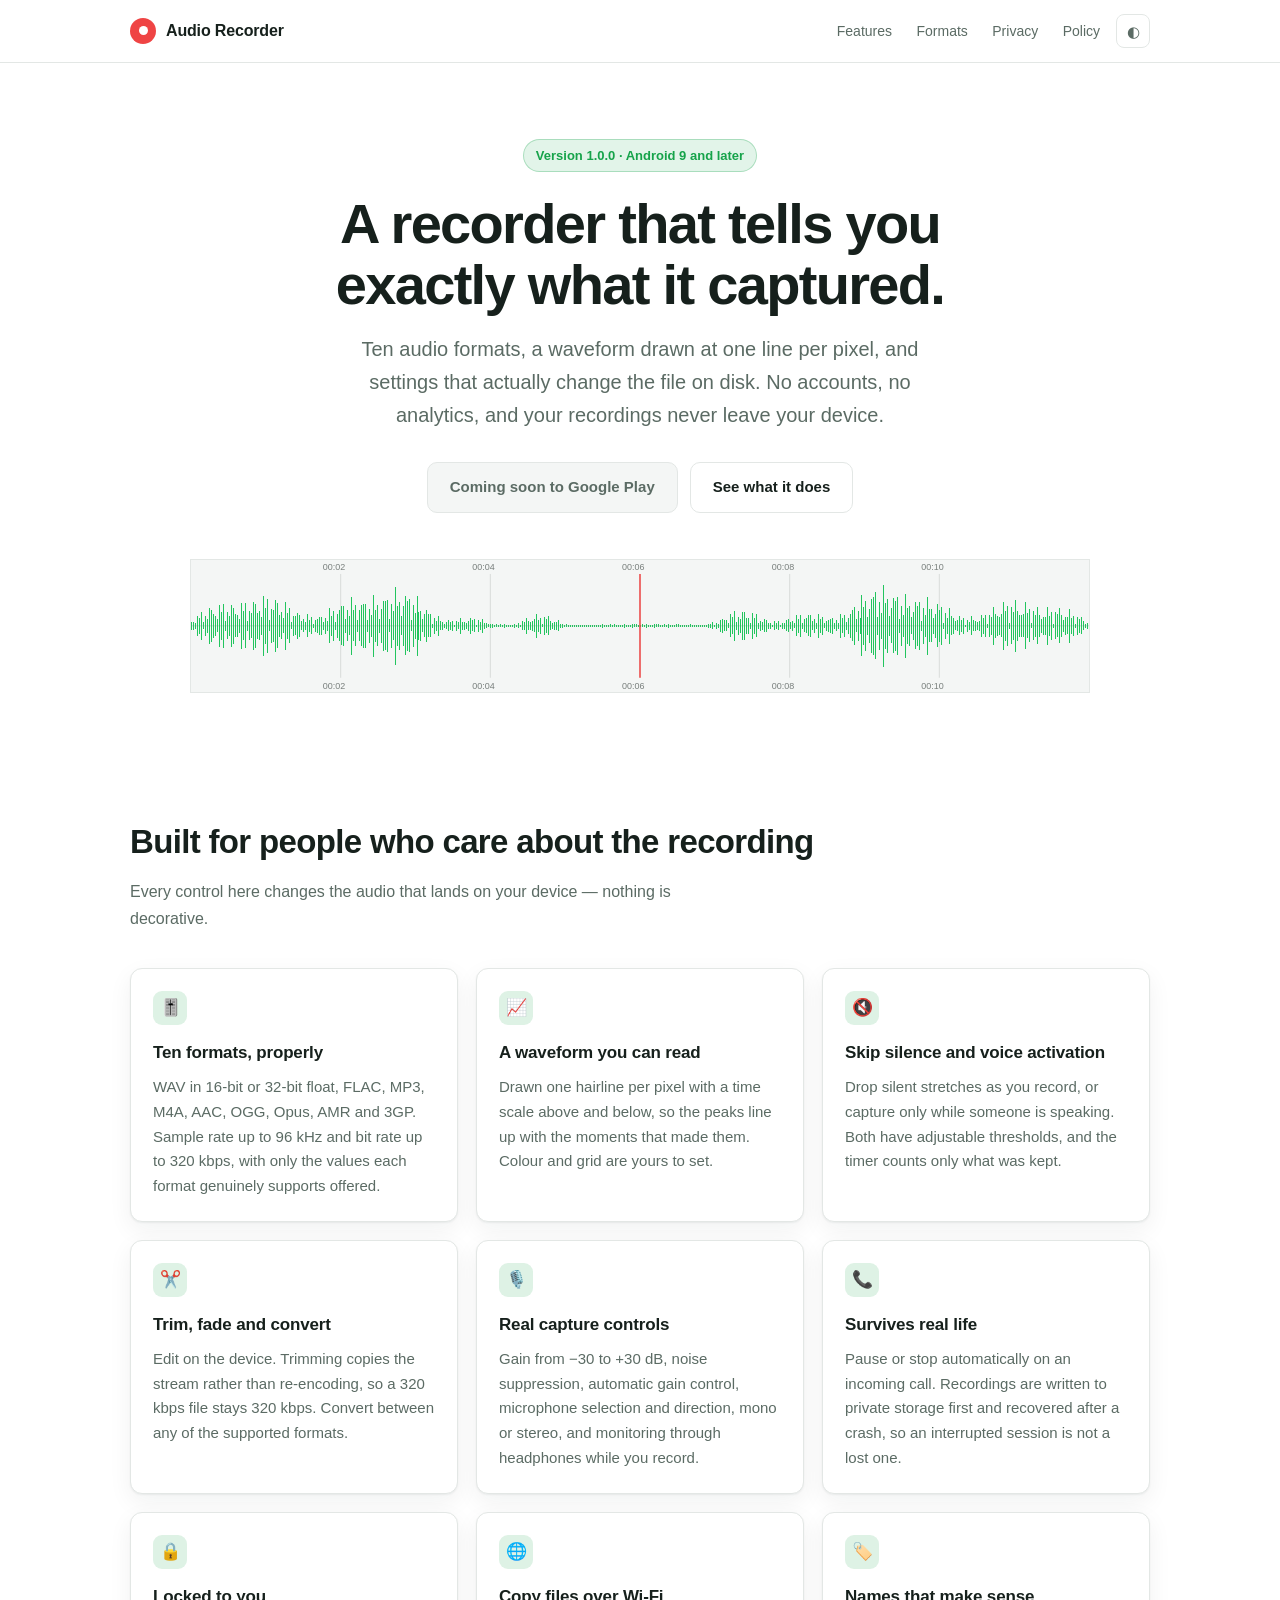
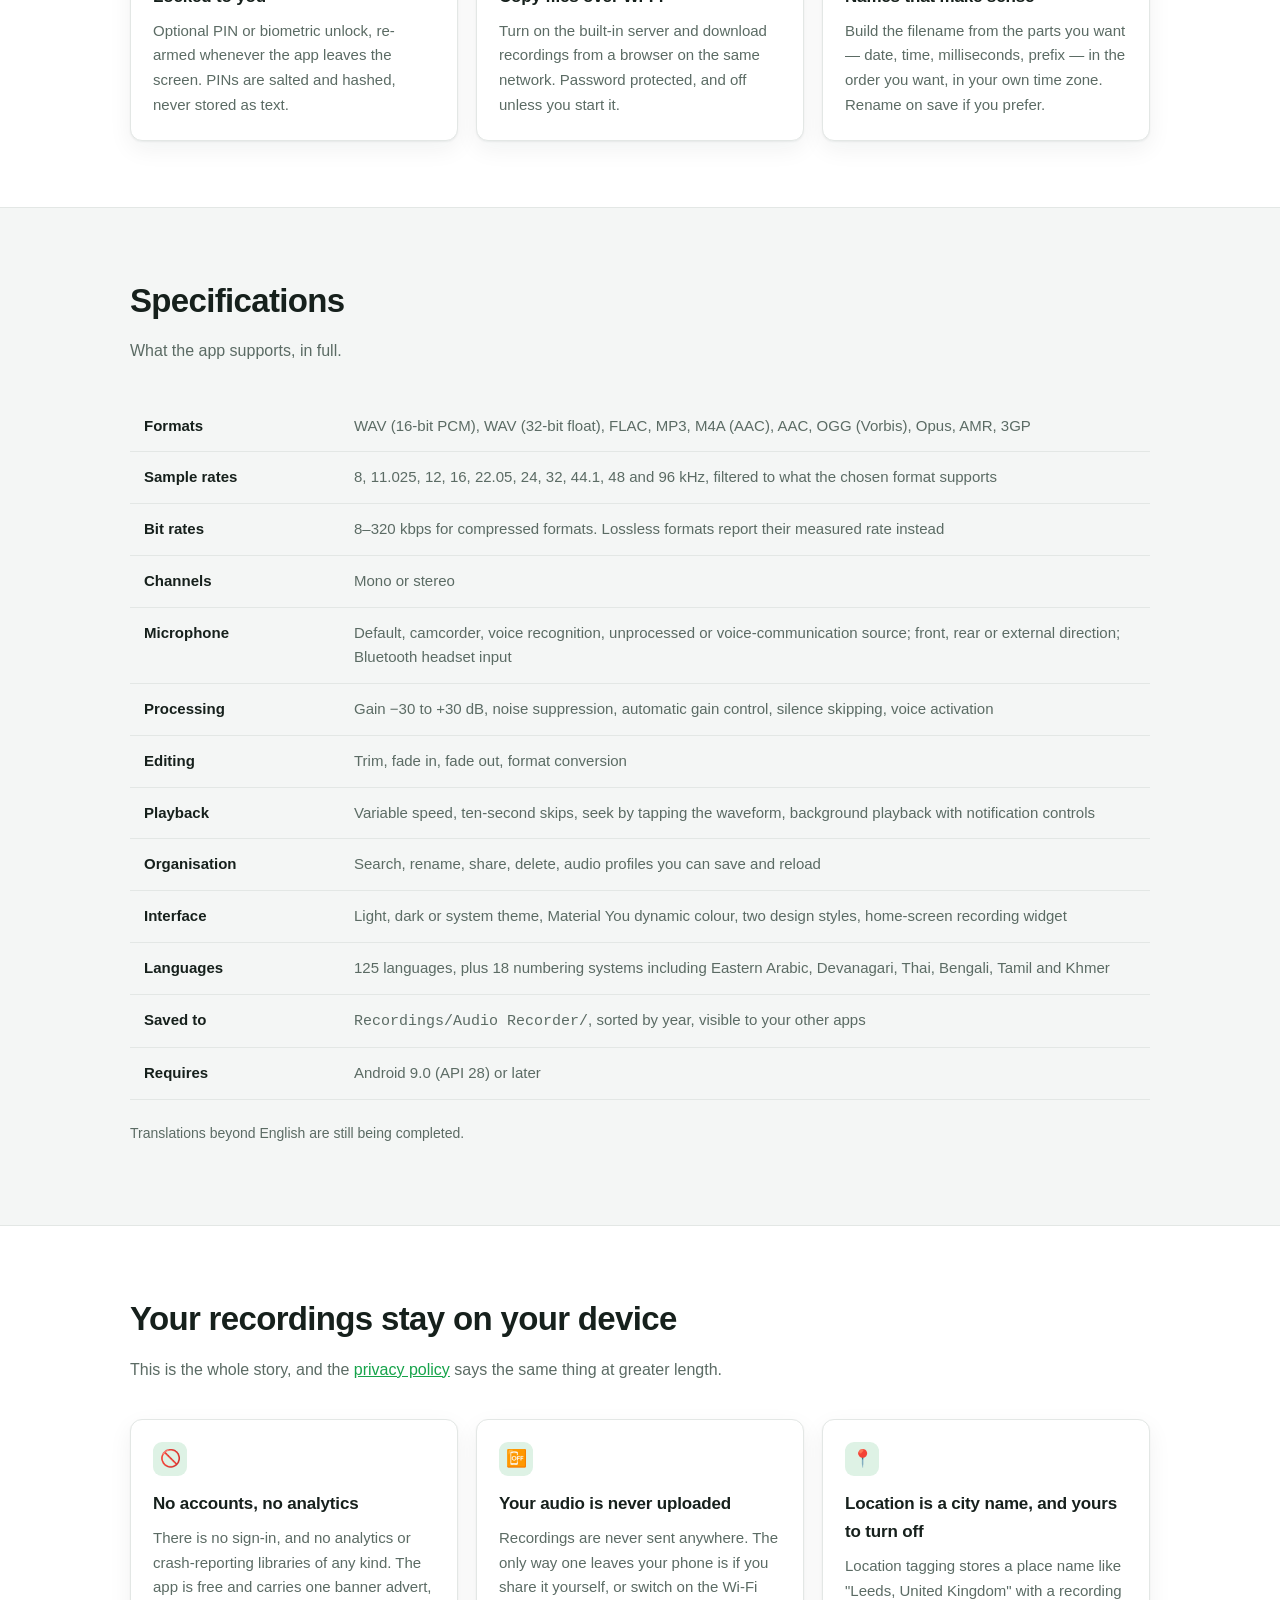
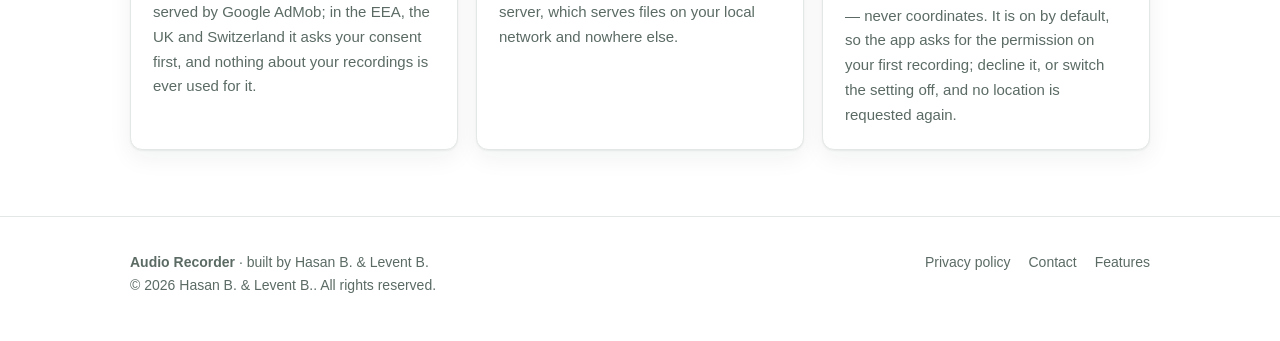
==== index.html @ 7d549fd4 "Add files via upload" ====
<!doctype html>
<html lang="en">
<head>
<meta charset="utf-8">
<meta name="viewport" content="width=device-width, initial-scale=1">
<title>Audio Recorder — a precise, private voice recorder for Android</title>
<meta name="description" content="A voice recorder for Android with ten audio formats, a precise waveform, trimming and format conversion, PIN and biometric lock, and no accounts or analytics. Recordings stay on your device.">
<meta property="og:title" content="Audio Recorder for Android">
<meta property="og:description" content="Ten formats, a precise waveform, on-device editing, and recordings that never leave your phone.">
<meta property="og:type" content="website">
<link rel="icon" href="data:image/svg+xml,<svg xmlns='http://www.w3.org/2000/svg' viewBox='0 0 100 100'><circle cx='50' cy='50' r='46' fill='%23ef4444'/><circle cx='50' cy='50' r='16' fill='white'/></svg>">
<link rel="stylesheet" href="site.css">
<script src="site.js"></script>
</head>
<body>

<header class="site">
  <div class="wrap bar">
    <a class="brand" href="index.html"><span class="dot"></span><span data-site="appName">Audio Recorder</span></a>
    <nav class="site">
      <a href="#features">Features</a>
      <a href="#formats" class="hide-sm">Formats</a>
      <a href="#privacy">Privacy</a>
      <a href="privacy.html" class="hide-sm">Policy</a>
    </nav>
    <button class="icon-btn" data-theme-toggle aria-label="Toggle dark mode">◐</button>
  </div>
</header>

<section class="hero">
  <div class="wrap">
    <span class="pill">Version <span data-site="version">1.0.0</span> · Android 9 and later</span>
    <h1>A recorder that tells you <br class="br-lg">exactly what it captured.</h1>
    <p class="lede">
      Ten audio formats, a waveform drawn at one line per pixel, and settings that
      actually change the file on disk. No accounts, no analytics, and your recordings
      never leave your device.
    </p>
    <div class="cta-row">
      <a class="btn btn-primary" data-store-button>Get it on Google Play</a>
      <a class="btn btn-ghost" href="#features">See what it does</a>
    </div>

    <div class="wave-strip" role="img" aria-label="Illustration of an audio waveform with a time scale">
      <svg viewBox="0 0 900 132" xmlns="http://www.w3.org/2000/svg">
        <g stroke="currentColor" opacity="0.12">
          <line x1="150" y1="14" x2="150" y2="118"/>
          <line x1="300" y1="14" x2="300" y2="118"/>
          <line x1="450" y1="14" x2="450" y2="118"/>
          <line x1="600" y1="14" x2="600" y2="118"/>
          <line x1="750" y1="14" x2="750" y2="118"/>
        </g>
        <line x1="0" y1="66" x2="900" y2="66" stroke="currentColor" opacity="0.18"/>
        <g id="wave" stroke="#22c55e" stroke-width="1" shape-rendering="crispEdges"></g>
        <line x1="450" y1="14" x2="450" y2="118" stroke="#ef4444" stroke-width="1.5"/>
        <g fill="currentColor" opacity="0.55" font-size="9"
           font-family="-apple-system, Segoe UI, Roboto, sans-serif">
          <text x="132" y="10">00:02</text><text x="282" y="10">00:04</text>
          <text x="432" y="10">00:06</text><text x="582" y="10">00:08</text>
          <text x="732" y="10">00:10</text>
          <text x="132" y="129">00:02</text><text x="282" y="129">00:04</text>
          <text x="432" y="129">00:06</text><text x="582" y="129">00:08</text>
          <text x="732" y="129">00:10</text>
        </g>
      </svg>
    </div>
  </div>
</section>

<section id="features">
  <div class="wrap">
    <h2>Built for people who care about the recording</h2>
    <p class="section-lede">
      Every control here changes the audio that lands on your device — nothing is
      decorative.
    </p>

    <div class="grid">
      <div class="card">
        <div class="ico">🎚️</div>
        <h3>Ten formats, properly</h3>
        <p>
          WAV in 16-bit or 32-bit float, FLAC, MP3, M4A, AAC, OGG, Opus, AMR and 3GP.
          Sample rate up to 96 kHz and bit rate up to 320 kbps, with only the values
          each format genuinely supports offered.
        </p>
      </div>

      <div class="card">
        <div class="ico">📈</div>
        <h3>A waveform you can read</h3>
        <p>
          Drawn one hairline per pixel with a time scale above and below, so the peaks
          line up with the moments that made them. Colour and grid are yours to set.
        </p>
      </div>

      <div class="card">
        <div class="ico">🔇</div>
        <h3>Skip silence and voice activation</h3>
        <p>
          Drop silent stretches as you record, or capture only while someone is
          speaking. Both have adjustable thresholds, and the timer counts only what
          was kept.
        </p>
      </div>

      <div class="card">
        <div class="ico">✂️</div>
        <h3>Trim, fade and convert</h3>
        <p>
          Edit on the device. Trimming copies the stream rather than re-encoding, so a
          320 kbps file stays 320 kbps. Convert between any of the supported formats.
        </p>
      </div>

      <div class="card">
        <div class="ico">🎙️</div>
        <h3>Real capture controls</h3>
        <p>
          Gain from −30 to +30 dB, noise suppression, automatic gain control,
          microphone selection and direction, mono or stereo, and monitoring through
          headphones while you record.
        </p>
      </div>

      <div class="card">
        <div class="ico">📞</div>
        <h3>Survives real life</h3>
        <p>
          Pause or stop automatically on an incoming call. Recordings are written to
          private storage first and recovered after a crash, so an interrupted session
          is not a lost one.
        </p>
      </div>

      <div class="card">
        <div class="ico">🔒</div>
        <h3>Locked to you</h3>
        <p>
          Optional PIN or biometric unlock, re-armed whenever the app leaves the
          screen. PINs are salted and hashed, never stored as text.
        </p>
      </div>

      <div class="card">
        <div class="ico">🌐</div>
        <h3>Copy files over Wi-Fi</h3>
        <p>
          Turn on the built-in server and download recordings from a browser on the
          same network. Password protected, and off unless you start it.
        </p>
      </div>

      <div class="card">
        <div class="ico">🏷️</div>
        <h3>Names that make sense</h3>
        <p>
          Build the filename from the parts you want — date, time, milliseconds,
          prefix — in the order you want, in your own time zone. Rename on save if you
          prefer.
        </p>
      </div>
    </div>
  </div>
</section>

<section class="alt" id="formats">
  <div class="wrap">
    <h2>Specifications</h2>
    <p class="section-lede">What the app supports, in full.</p>
    <div class="table-scroll">
      <table class="spec">
        <tbody>
          <tr>
            <th>Formats</th>
            <td>WAV (16-bit PCM), WAV (32-bit float), FLAC, MP3, M4A (AAC), AAC, OGG (Vorbis), Opus, AMR, 3GP</td>
          </tr>
          <tr>
            <th>Sample rates</th>
            <td>8, 11.025, 12, 16, 22.05, 24, 32, 44.1, 48 and 96 kHz, filtered to what the chosen format supports</td>
          </tr>
          <tr>
            <th>Bit rates</th>
            <td>8–320 kbps for compressed formats. Lossless formats report their measured rate instead</td>
          </tr>
          <tr>
            <th>Channels</th>
            <td>Mono or stereo</td>
          </tr>
          <tr>
            <th>Microphone</th>
            <td>Default, camcorder, voice recognition, unprocessed or voice-communication source; front, rear or external direction; Bluetooth headset input</td>
          </tr>
          <tr>
            <th>Processing</th>
            <td>Gain −30 to +30 dB, noise suppression, automatic gain control, silence skipping, voice activation</td>
          </tr>
          <tr>
            <th>Editing</th>
            <td>Trim, fade in, fade out, format conversion</td>
          </tr>
          <tr>
            <th>Playback</th>
            <td>Variable speed, ten-second skips, seek by tapping the waveform, background playback with notification controls</td>
          </tr>
          <tr>
            <th>Organisation</th>
            <td>Search, rename, share, delete, audio profiles you can save and reload</td>
          </tr>
          <tr>
            <th>Interface</th>
            <td>Light, dark or system theme, Material You dynamic colour, two design styles, home-screen recording widget</td>
          </tr>
          <tr>
            <th>Languages</th>
            <td>125 languages, plus 18 numbering systems including Eastern Arabic, Devanagari, Thai, Bengali, Tamil and Khmer</td>
          </tr>
          <tr>
            <th>Saved to</th>
            <td><code>Recordings/Audio Recorder/</code>, sorted by year, visible to your other apps</td>
          </tr>
          <tr>
            <th>Requires</th>
            <td>Android 9.0 (API 28) or later</td>
          </tr>
        </tbody>
      </table>
    </div>
    <p style="margin-top:22px;color:var(--ink-soft);font-size:14px;">
      Translations beyond English are still being completed.
    </p>
  </div>
</section>

<section id="privacy">
  <div class="wrap">
    <h2>Your recordings stay on your device</h2>
    <p class="section-lede">
      This is the whole story, and the
      <a href="privacy.html" style="color:var(--accent);">privacy policy</a> says the
      same thing at greater length.
    </p>

    <div class="grid">
      <div class="card">
        <div class="ico">🚫</div>
        <h3>No accounts, no analytics</h3>
        <p>
          There is no sign-in, and no analytics or crash-reporting libraries of any kind.
          The app is free and carries one banner advert, served by Google AdMob; in the
          EEA, the UK and Switzerland it asks your consent first, and nothing about your
          recordings is ever used for it.
        </p>
      </div>
      <div class="card">
        <div class="ico">📴</div>
        <h3>Your audio is never uploaded</h3>
        <p>
          Recordings are never sent anywhere. The only way one leaves your phone is if
          you share it yourself, or switch on the Wi-Fi server, which serves files on
          your local network and nowhere else.
        </p>
      </div>
      <div class="card">
        <div class="ico">📍</div>
        <h3>Location is a city name, and yours to turn off</h3>
        <p>
          Location tagging stores a place name like "Leeds, United Kingdom" with a
          recording — never coordinates. It is on by default, so the app asks for the
          permission on your first recording; decline it, or switch the setting off, and
          no location is requested again.
        </p>
      </div>
    </div>
  </div>
</section>

<footer class="site">
  <div class="wrap foot-row">
    <div>
      <strong data-site="appName">Audio Recorder</strong> ·
      built by <span data-site="developer">Hasan B. &amp; Levent B.</span><br>
      © <span data-year>2026</span> <span data-site="developer">Hasan B. &amp; Levent B.</span>. All rights reserved.
    </div>
    <div class="foot-links">
      <a href="privacy.html">Privacy policy</a>
      <a data-site-mail href="mailto:">Contact</a>
      <a href="#features">Features</a>
    </div>
  </div>
</footer>

<script>
/* Draws the hero waveform: a dense min/max trace, square ended, matching how the
   app renders one hairline per pixel column. */
(function () {
  const g = document.getElementById("wave");
  if (!g) return;
  const W = 900, mid = 66, max = 46;
  let out = "";
  for (let x = 0; x < W; x += 2) {
    const t = x / W;
    const envelope =
      Math.sin(t * Math.PI * 3.1) * 0.42 +
      Math.sin(t * Math.PI * 11) * 0.2 +
      Math.sin(t * Math.PI * 27) * 0.12 + 0.30;
    const speech = Math.max(0.05, envelope) * (0.55 + 0.45 * Math.abs(Math.sin(t * Math.PI * 7)));
    const noise = 0.55 + 0.45 * Math.sin(x * 12.9898) * Math.cos(x * 4.1414);
    const h = Math.max(1, Math.min(max, speech * noise * max));
    out += `<line x1="${x + 0.5}" y1="${(mid - h).toFixed(1)}" x2="${x + 0.5}" y2="${(mid + h).toFixed(1)}"/>`;
  }
  g.innerHTML = out;
})();
</script>

</body>
</html>
---- site.css ----
/* Audio Recorder — site styles.
   Colours are taken from the app: recording red and waveform green. */

:root {
  --red: #ef4444;
  --green: #22c55e;

  --bg: #ffffff;
  --bg-soft: #f4f6f5;
  --panel: #ffffff;
  --line: #e3e7e5;
  --ink: #16201c;
  --ink-soft: #5b6b64;
  --accent: #16a34a;
  --shadow: 0 1px 2px rgba(16, 32, 26, 0.06), 0 8px 24px rgba(16, 32, 26, 0.06);
}

@media (prefers-color-scheme: dark) {
  :root {
    --bg: #0f1512;
    --bg-soft: #141b18;
    --panel: #161e1a;
    --line: #263029;
    --ink: #e8efea;
    --ink-soft: #9aa9a1;
    --accent: #4ade80;
    --shadow: 0 1px 2px rgba(0, 0, 0, 0.4), 0 8px 24px rgba(0, 0, 0, 0.3);
  }
}

:root[data-theme="light"] {
  --bg: #ffffff;
  --bg-soft: #f4f6f5;
  --panel: #ffffff;
  --line: #e3e7e5;
  --ink: #16201c;
  --ink-soft: #5b6b64;
  --accent: #16a34a;
  --shadow: 0 1px 2px rgba(16, 32, 26, 0.06), 0 8px 24px rgba(16, 32, 26, 0.06);
}

:root[data-theme="dark"] {
  --bg: #0f1512;
  --bg-soft: #141b18;
  --panel: #161e1a;
  --line: #263029;
  --ink: #e8efea;
  --ink-soft: #9aa9a1;
  --accent: #4ade80;
  --shadow: 0 1px 2px rgba(0, 0, 0, 0.4), 0 8px 24px rgba(0, 0, 0, 0.3);
}

* { box-sizing: border-box; }

html { scroll-behavior: smooth; }

body {
  margin: 0;
  background: var(--bg);
  color: var(--ink);
  font: 16px/1.65 -apple-system, BlinkMacSystemFont, "Segoe UI", Roboto,
    "Helvetica Neue", Arial, sans-serif;
  -webkit-font-smoothing: antialiased;
}

.wrap {
  width: 100%;
  max-width: 1060px;
  margin: 0 auto;
  padding: 0 20px;
}

/* ---------- header ---------- */

header.site {
  position: sticky;
  top: 0;
  z-index: 20;
  background: color-mix(in srgb, var(--bg) 88%, transparent);
  backdrop-filter: blur(10px);
  border-bottom: 1px solid var(--line);
}

.bar {
  display: flex;
  align-items: center;
  gap: 16px;
  height: 62px;
}

.brand {
  display: flex;
  align-items: center;
  gap: 10px;
  font-weight: 700;
  letter-spacing: -0.01em;
  color: var(--ink);
  text-decoration: none;
  margin-right: auto;
  white-space: nowrap; /* keeps the header one line on narrow phones */
}

.brand .dot {
  width: 26px;
  height: 26px;
  border-radius: 50%;
  background: var(--red);
  display: grid;
  place-items: center;
  flex: none;
}

.brand .dot::after {
  content: "";
  width: 9px;
  height: 9px;
  border-radius: 50%;
  background: #fff;
}

nav.site a {
  color: var(--ink-soft);
  text-decoration: none;
  font-size: 14px;
  margin-left: 20px;
}

nav.site a:hover { color: var(--ink); }

@media (max-width: 700px) {
  nav.site a { margin-left: 14px; font-size: 13px; }
  nav.site a.hide-sm { display: none; }
}

@media (max-width: 460px) {
  .brand { font-size: 15px; }
  .brand .dot { width: 22px; height: 22px; }
  nav.site { white-space: nowrap; }
  nav.site a { margin-left: 12px; }
}

/* Line break that only applies once there is room for it. */
@media (max-width: 640px) {
  br.br-lg { display: none; }
}

.icon-btn {
  border: 1px solid var(--line);
  background: var(--panel);
  color: var(--ink-soft);
  width: 34px;
  height: 34px;
  border-radius: 8px;
  cursor: pointer;
  font-size: 15px;
  line-height: 1;
  flex: none;
}

.icon-btn:hover { color: var(--ink); }

/* ---------- hero ---------- */

.hero {
  padding: 76px 0 56px;
  text-align: center;
}

.hero h1 {
  font-size: clamp(34px, 6vw, 56px);
  line-height: 1.08;
  letter-spacing: -0.03em;
  margin: 0 0 18px;
}

.hero .lede {
  font-size: clamp(17px, 2.2vw, 20px);
  color: var(--ink-soft);
  max-width: 620px;
  margin: 0 auto 30px;
}

.pill {
  display: inline-block;
  font-size: 13px;
  font-weight: 600;
  color: var(--accent);
  background: color-mix(in srgb, var(--accent) 12%, transparent);
  border: 1px solid color-mix(in srgb, var(--accent) 28%, transparent);
  padding: 5px 12px;
  border-radius: 999px;
  margin-bottom: 22px;
}

.cta-row {
  display: flex;
  gap: 12px;
  justify-content: center;
  flex-wrap: wrap;
}

.btn {
  display: inline-block;
  padding: 12px 22px;
  border-radius: 10px;
  font-weight: 600;
  font-size: 15px;
  text-decoration: none;
  border: 1px solid transparent;
}

.btn-primary { background: var(--ink); color: var(--bg); }
.btn-primary:hover { opacity: 0.88; }

.btn-primary.is-pending {
  background: var(--bg-soft);
  color: var(--ink-soft);
  border-color: var(--line);
  cursor: default;
}

.btn-ghost {
  border-color: var(--line);
  color: var(--ink);
  background: var(--panel);
}

.btn-ghost:hover { border-color: var(--ink-soft); }

/* ---------- waveform strip ---------- */

.wave-strip {
  margin: 46px auto 0;
  max-width: 900px;
  background: var(--bg-soft);
  border: 1px solid var(--line);
  border-radius: 0; /* square, like the app's waveform panel */
  padding: 0;
  overflow: hidden;
}

/* Scales by its own aspect ratio. Stretching it instead would squash the ruler
   labels into illegibility on narrow screens. */
.wave-strip svg { display: block; width: 100%; height: auto; }

/* ---------- sections ---------- */

section { padding: 66px 0; }
section.alt { background: var(--bg-soft); border-block: 1px solid var(--line); }

h2 {
  font-size: clamp(24px, 3.4vw, 33px);
  letter-spacing: -0.02em;
  margin: 0 0 10px;
}

.section-lede {
  color: var(--ink-soft);
  max-width: 620px;
  margin: 0 0 36px;
}

.grid {
  display: grid;
  grid-template-columns: repeat(auto-fit, minmax(268px, 1fr));
  gap: 18px;
}

.card {
  background: var(--panel);
  border: 1px solid var(--line);
  border-radius: 12px;
  padding: 22px;
  box-shadow: var(--shadow);
}

.card h3 {
  margin: 0 0 8px;
  font-size: 17px;
  letter-spacing: -0.01em;
}

.card p { margin: 0; color: var(--ink-soft); font-size: 15px; }

.card .ico {
  width: 34px;
  height: 34px;
  border-radius: 9px;
  background: color-mix(in srgb, var(--accent) 14%, transparent);
  display: grid;
  place-items: center;
  margin-bottom: 14px;
  font-size: 17px;
}

/* ---------- spec table ---------- */

.table-scroll { overflow-x: auto; }

table.spec {
  width: 100%;
  border-collapse: collapse;
  font-size: 15px;
  min-width: 460px;
}

table.spec th,
table.spec td {
  text-align: left;
  padding: 13px 14px;
  border-bottom: 1px solid var(--line);
  vertical-align: top;
}

table.spec th {
  width: 210px;
  font-weight: 600;
  color: var(--ink);
  white-space: nowrap;
}

table.spec td { color: var(--ink-soft); }

/* On phones the two-column layout would force the page to scroll sideways, so the
   rows stack: label above value. */
@media (max-width: 560px) {
  table.spec,
  table.spec tbody,
  table.spec tr,
  table.spec th,
  table.spec td {
    display: block;
    width: 100%;
  }
  table.spec { min-width: 0; }
  table.spec tr { padding: 12px 0; border-bottom: 1px solid var(--line); }
  table.spec th {
    border-bottom: none;
    padding: 0 0 3px;
    white-space: normal;
  }
  table.spec td { border-bottom: none; padding: 0; }
}

/* ---------- prose (privacy page) ---------- */

.prose { max-width: 760px; }
.prose h2 { margin-top: 40px; }
.prose h3 { margin-top: 28px; margin-bottom: 6px; font-size: 17px; }
.prose p, .prose li { color: var(--ink-soft); }
.prose strong { color: var(--ink); }
.prose ul { padding-left: 20px; }
.prose li { margin-bottom: 7px; }

.note {
  border-left: 3px solid var(--accent);
  background: var(--bg-soft);
  padding: 14px 18px;
  border-radius: 0 8px 8px 0;
  margin: 22px 0;
}

.note p { margin: 0; }

/* ---------- footer ---------- */

footer.site {
  border-top: 1px solid var(--line);
  padding: 34px 0 46px;
  color: var(--ink-soft);
  font-size: 14px;
}

.foot-row {
  display: flex;
  justify-content: space-between;
  gap: 18px;
  flex-wrap: wrap;
}

footer.site a { color: var(--ink-soft); text-decoration: none; }
footer.site a:hover { color: var(--ink); text-decoration: underline; }

.foot-links { display: flex; gap: 18px; flex-wrap: wrap; }
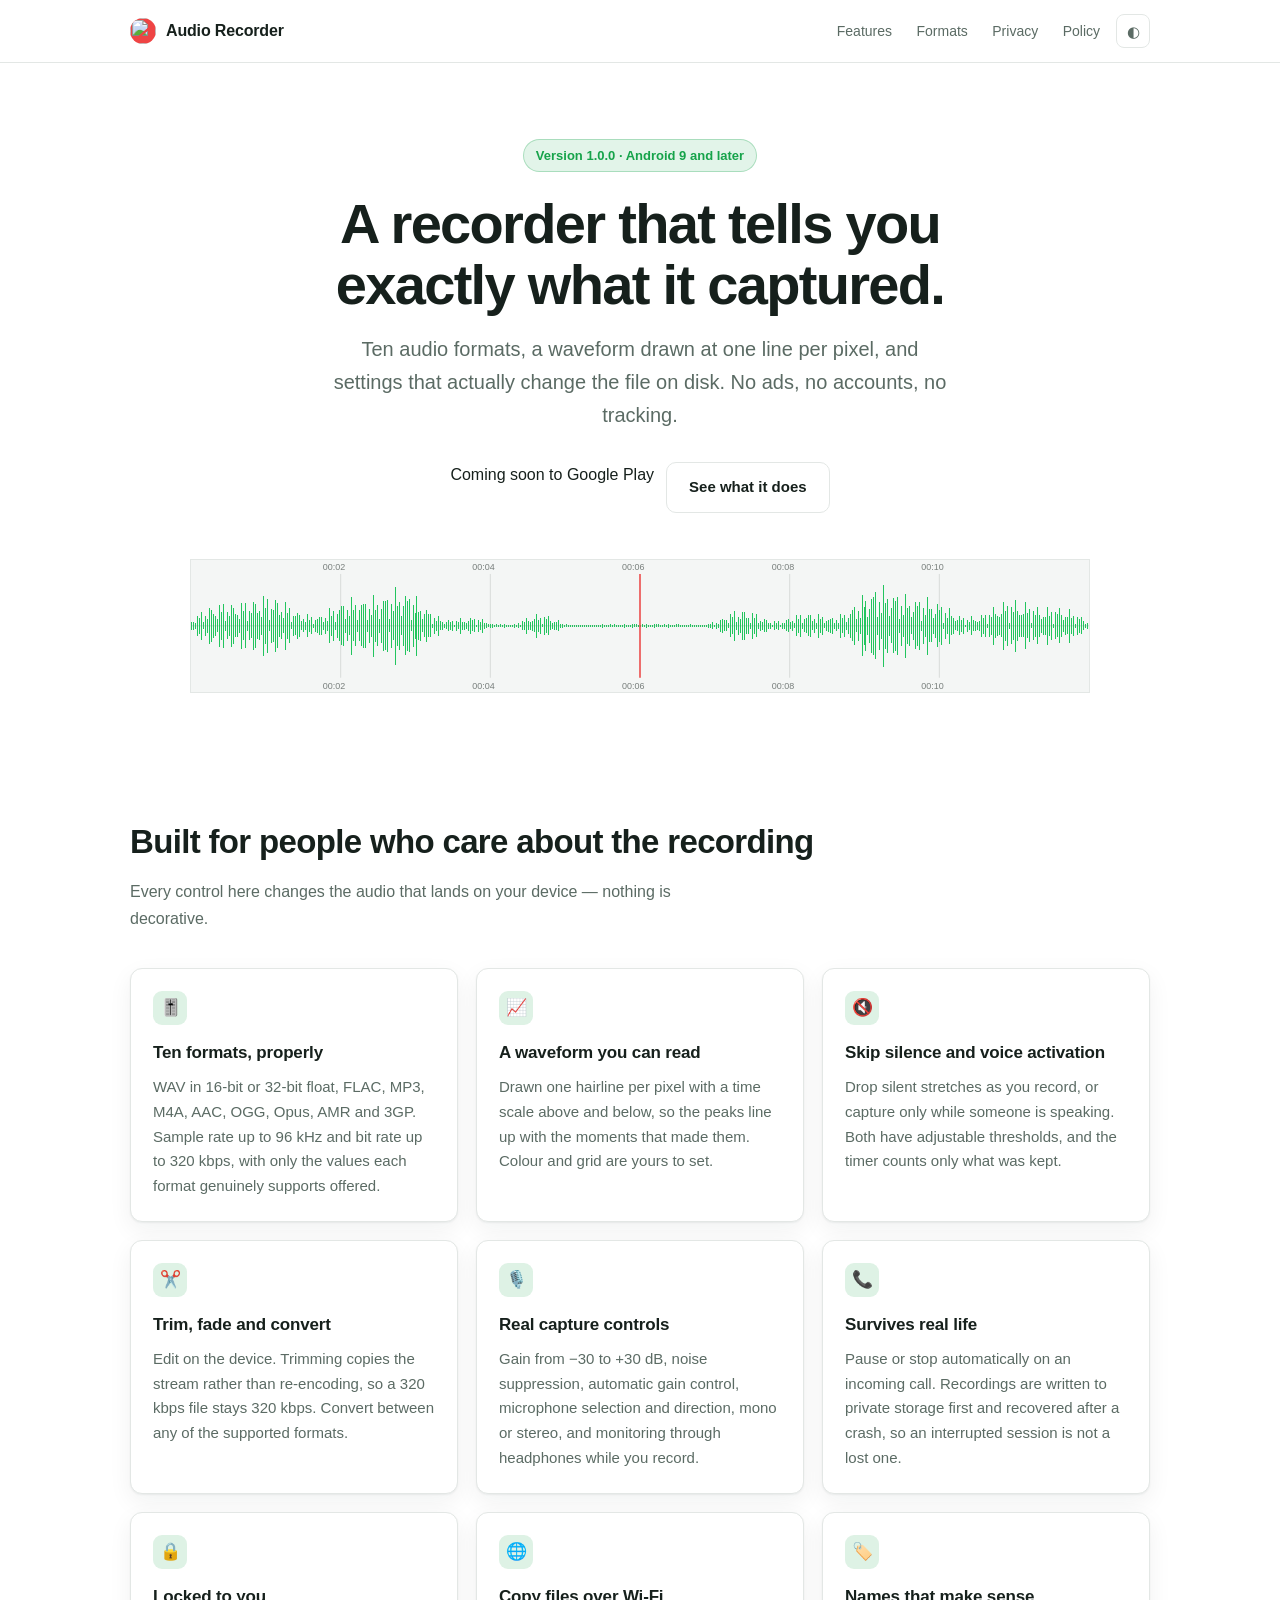
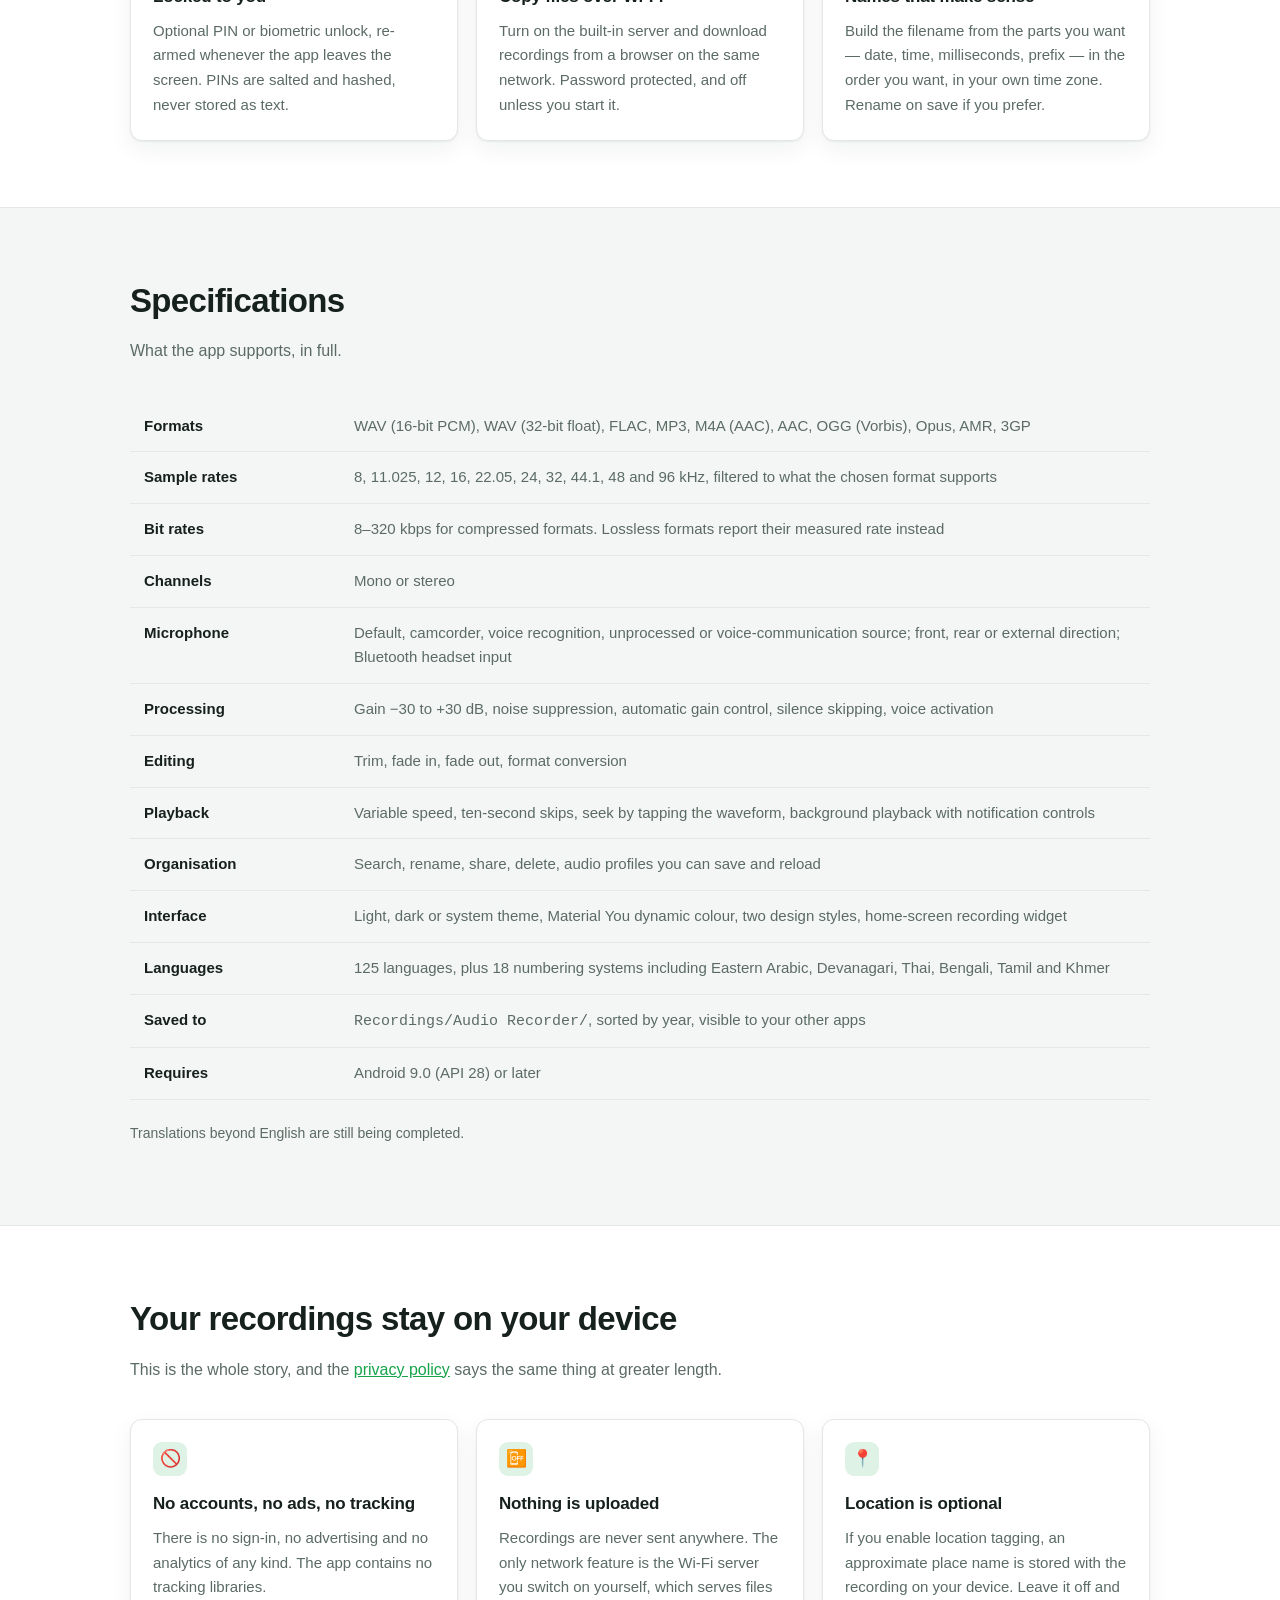
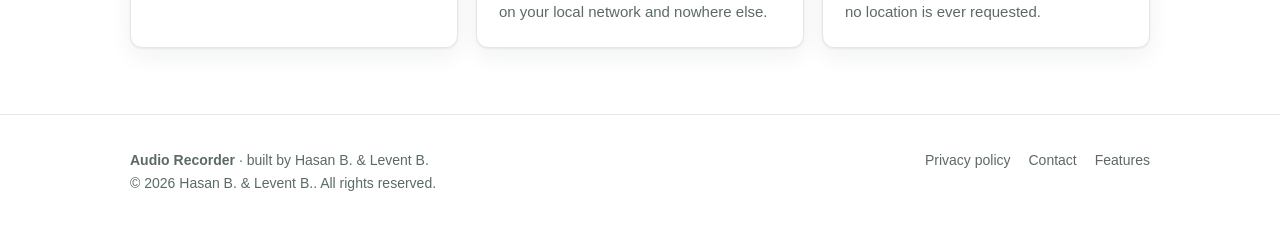
==== commit 9aa2d179: "Update HTML content for clarity and accuracy" ====
--- a/index.html
+++ b/index.html
@@ -4,11 +4,11 @@
 <meta charset="utf-8">
 <meta name="viewport" content="width=device-width, initial-scale=1">
 <title>Audio Recorder — a precise, private voice recorder for Android</title>
-<meta name="description" content="A voice recorder for Android with ten audio formats, a precise waveform, trimming and format conversion, PIN and biometric lock, and no accounts or analytics. Recordings stay on your device.">
+<meta name="description" content="A voice recorder for Android with ten audio formats, a precise waveform, trimming and format conversion, PIN and biometric lock, and no ads or tracking.">
 <meta property="og:title" content="Audio Recorder for Android">
-<meta property="og:description" content="Ten formats, a precise waveform, on-device editing, and recordings that never leave your phone.">
+<meta property="og:description" content="Ten formats, a precise waveform, on-device editing, and no ads or tracking.">
 <meta property="og:type" content="website">
-<link rel="icon" href="data:image/svg+xml,<svg xmlns='http://www.w3.org/2000/svg' viewBox='0 0 100 100'><circle cx='50' cy='50' r='46' fill='%23ef4444'/><circle cx='50' cy='50' r='16' fill='white'/></svg>">
+<link rel="icon" href="icon.svg" type="image/svg+xml">
 <link rel="stylesheet" href="site.css">
 <script src="site.js"></script>
 </head>
@@ -16,7 +16,7 @@
 
 <header class="site">
   <div class="wrap bar">
-    <a class="brand" href="index.html"><span class="dot"></span><span data-site="appName">Audio Recorder</span></a>
+    <a class="brand" href="index.html"><img class="dot" src="icon.svg" alt="" width="26" height="26"><span data-site="appName">Audio Recorder</span></a>
     <nav class="site">
       <a href="#features">Features</a>
       <a href="#formats" class="hide-sm">Formats</a>
@@ -30,19 +30,22 @@
 <section class="hero">
   <div class="wrap">
     <span class="pill">Version <span data-site="version">1.0.0</span> · Android 9 and later</span>
-    <h1>A recorder that tells you <br class="br-lg">exactly what it captured.</h1>
+    <h1>A recorder that tells you<br>exactly what it captured.</h1>
     <p class="lede">
       Ten audio formats, a waveform drawn at one line per pixel, and settings that
-      actually change the file on disk. No accounts, no analytics, and your recordings
-      never leave your device.
+      actually change the file on disk. No ads, no accounts, no tracking.
     </p>
     <div class="cta-row">
-      <a class="btn btn-primary" data-store-button>Get it on Google Play</a>
+      <a class="store-badge" data-store-button data-store-badge aria-label="Get it on Google Play">
+        <img src="get-it-on-google-play.png" width="270" height="80"
+             alt="Get it on Google Play">
+      </a>
       <a class="btn btn-ghost" href="#features">See what it does</a>
     </div>
+    <p class="cta-note" data-store-note hidden>Coming soon to Google Play</p>
 
     <div class="wave-strip" role="img" aria-label="Illustration of an audio waveform with a time scale">
-      <svg viewBox="0 0 900 132" xmlns="http://www.w3.org/2000/svg">
+      <svg viewBox="0 0 900 132" preserveAspectRatio="none" xmlns="http://www.w3.org/2000/svg">
         <g stroke="currentColor" opacity="0.12">
           <line x1="150" y1="14" x2="150" y2="118"/>
           <line x1="300" y1="14" x2="300" y2="118"/>
@@ -245,31 +248,27 @@
     <div class="grid">
       <div class="card">
         <div class="ico">🚫</div>
-        <h3>No accounts, no analytics</h3>
-        <p>
-          There is no sign-in, and no analytics or crash-reporting libraries of any kind.
-          The app is free and carries one banner advert, served by Google AdMob; in the
-          EEA, the UK and Switzerland it asks your consent first, and nothing about your
-          recordings is ever used for it.
+        <h3>No accounts, no ads, no tracking</h3>
+        <p>
+          There is no sign-in, no advertising and no analytics of any kind. The app
+          contains no tracking libraries.
         </p>
       </div>
       <div class="card">
         <div class="ico">📴</div>
-        <h3>Your audio is never uploaded</h3>
-        <p>
-          Recordings are never sent anywhere. The only way one leaves your phone is if
-          you share it yourself, or switch on the Wi-Fi server, which serves files on
-          your local network and nowhere else.
+        <h3>Nothing is uploaded</h3>
+        <p>
+          Recordings are never sent anywhere. The only network feature is the Wi-Fi
+          server you switch on yourself, which serves files on your local network and
+          nowhere else.
         </p>
       </div>
       <div class="card">
         <div class="ico">📍</div>
-        <h3>Location is a city name, and yours to turn off</h3>
-        <p>
-          Location tagging stores a place name like "Leeds, United Kingdom" with a
-          recording — never coordinates. It is on by default, so the app asks for the
-          permission on your first recording; decline it, or switch the setting off, and
-          no location is requested again.
+        <h3>Location is optional</h3>
+        <p>
+          If you enable location tagging, an approximate place name is stored with the
+          recording on your device. Leave it off and no location is ever requested.
         </p>
       </div>
     </div>
@@ -280,8 +279,8 @@
   <div class="wrap foot-row">
     <div>
       <strong data-site="appName">Audio Recorder</strong> ·
-      built by <span data-site="developer">Hasan B. &amp; Levent B.</span><br>
-      © <span data-year>2026</span> <span data-site="developer">Hasan B. &amp; Levent B.</span>. All rights reserved.
+      built by <span data-site="developer">Hasan Bayramoglu</span><br>
+      © <span data-year>2026</span> <span data-site="developer">Hasan Bayramoglu</span>. All rights reserved.
     </div>
     <div class="foot-links">
       <a href="privacy.html">Privacy policy</a>
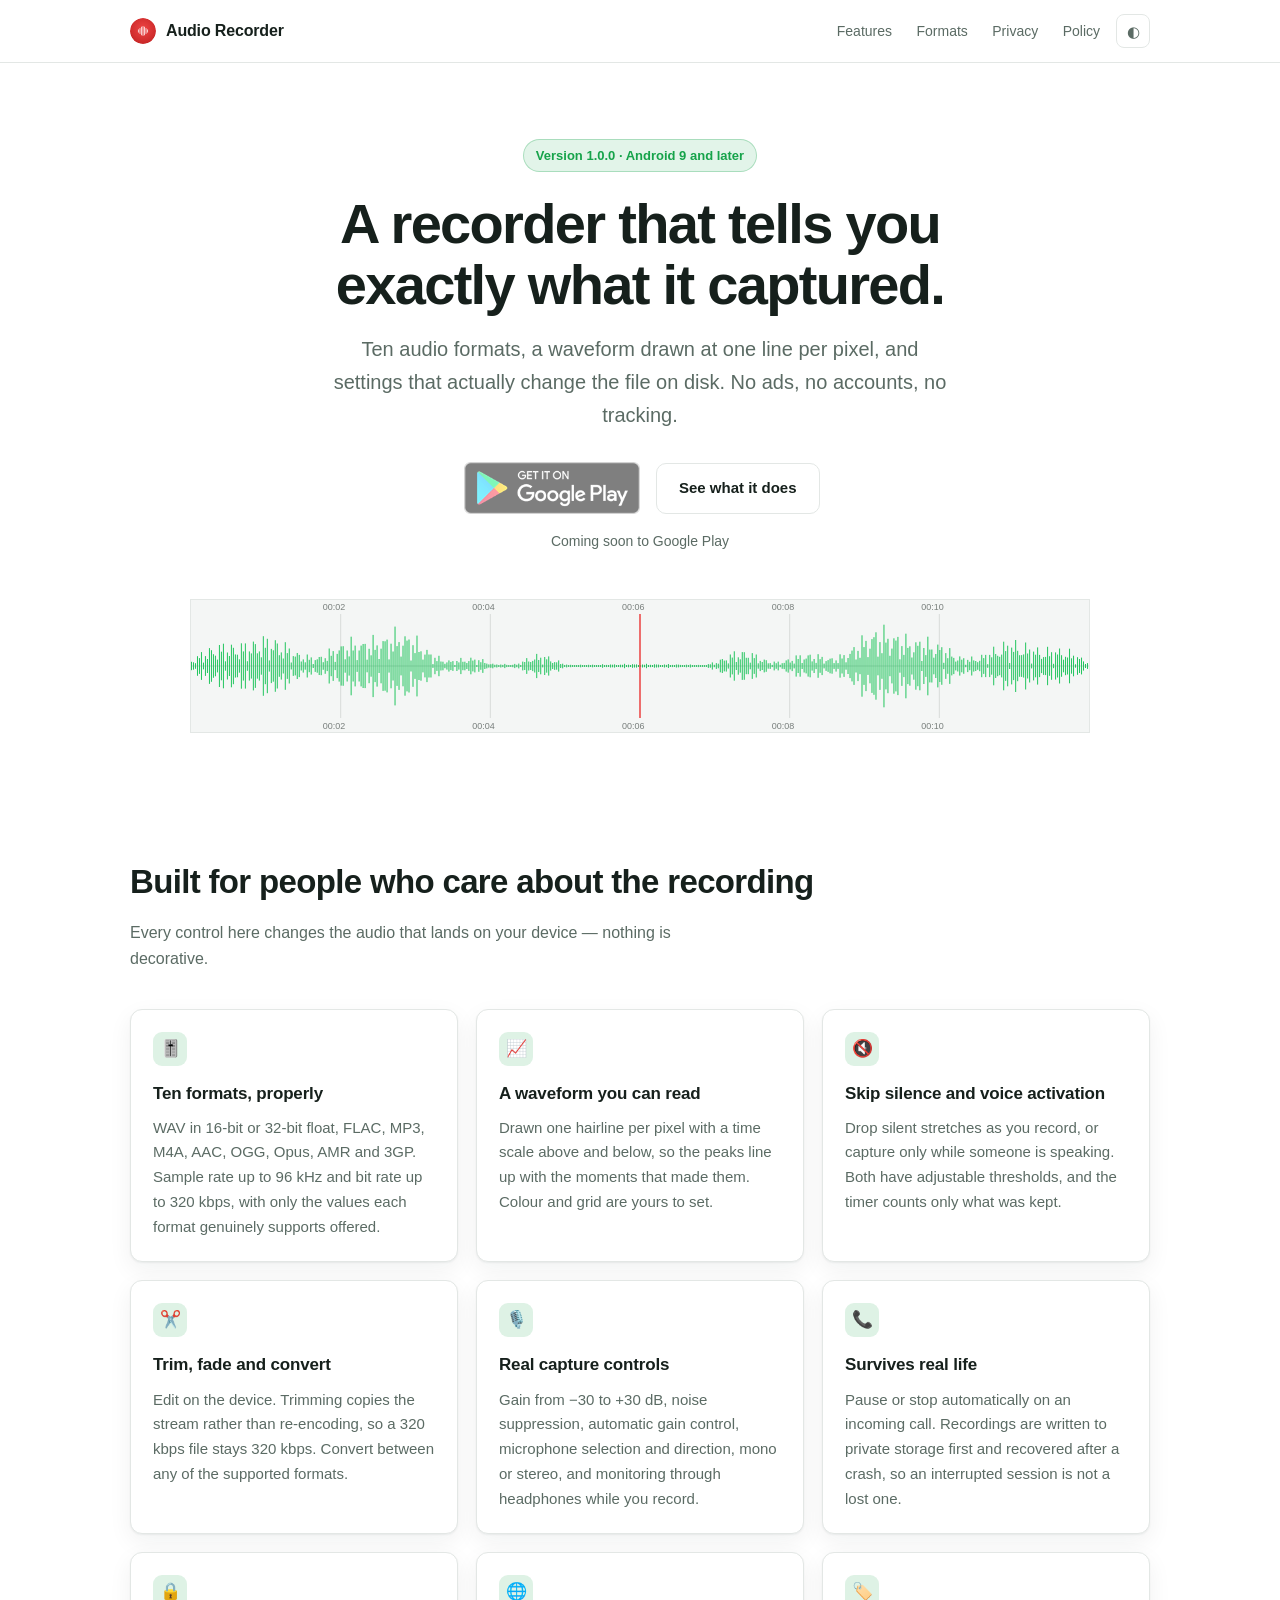
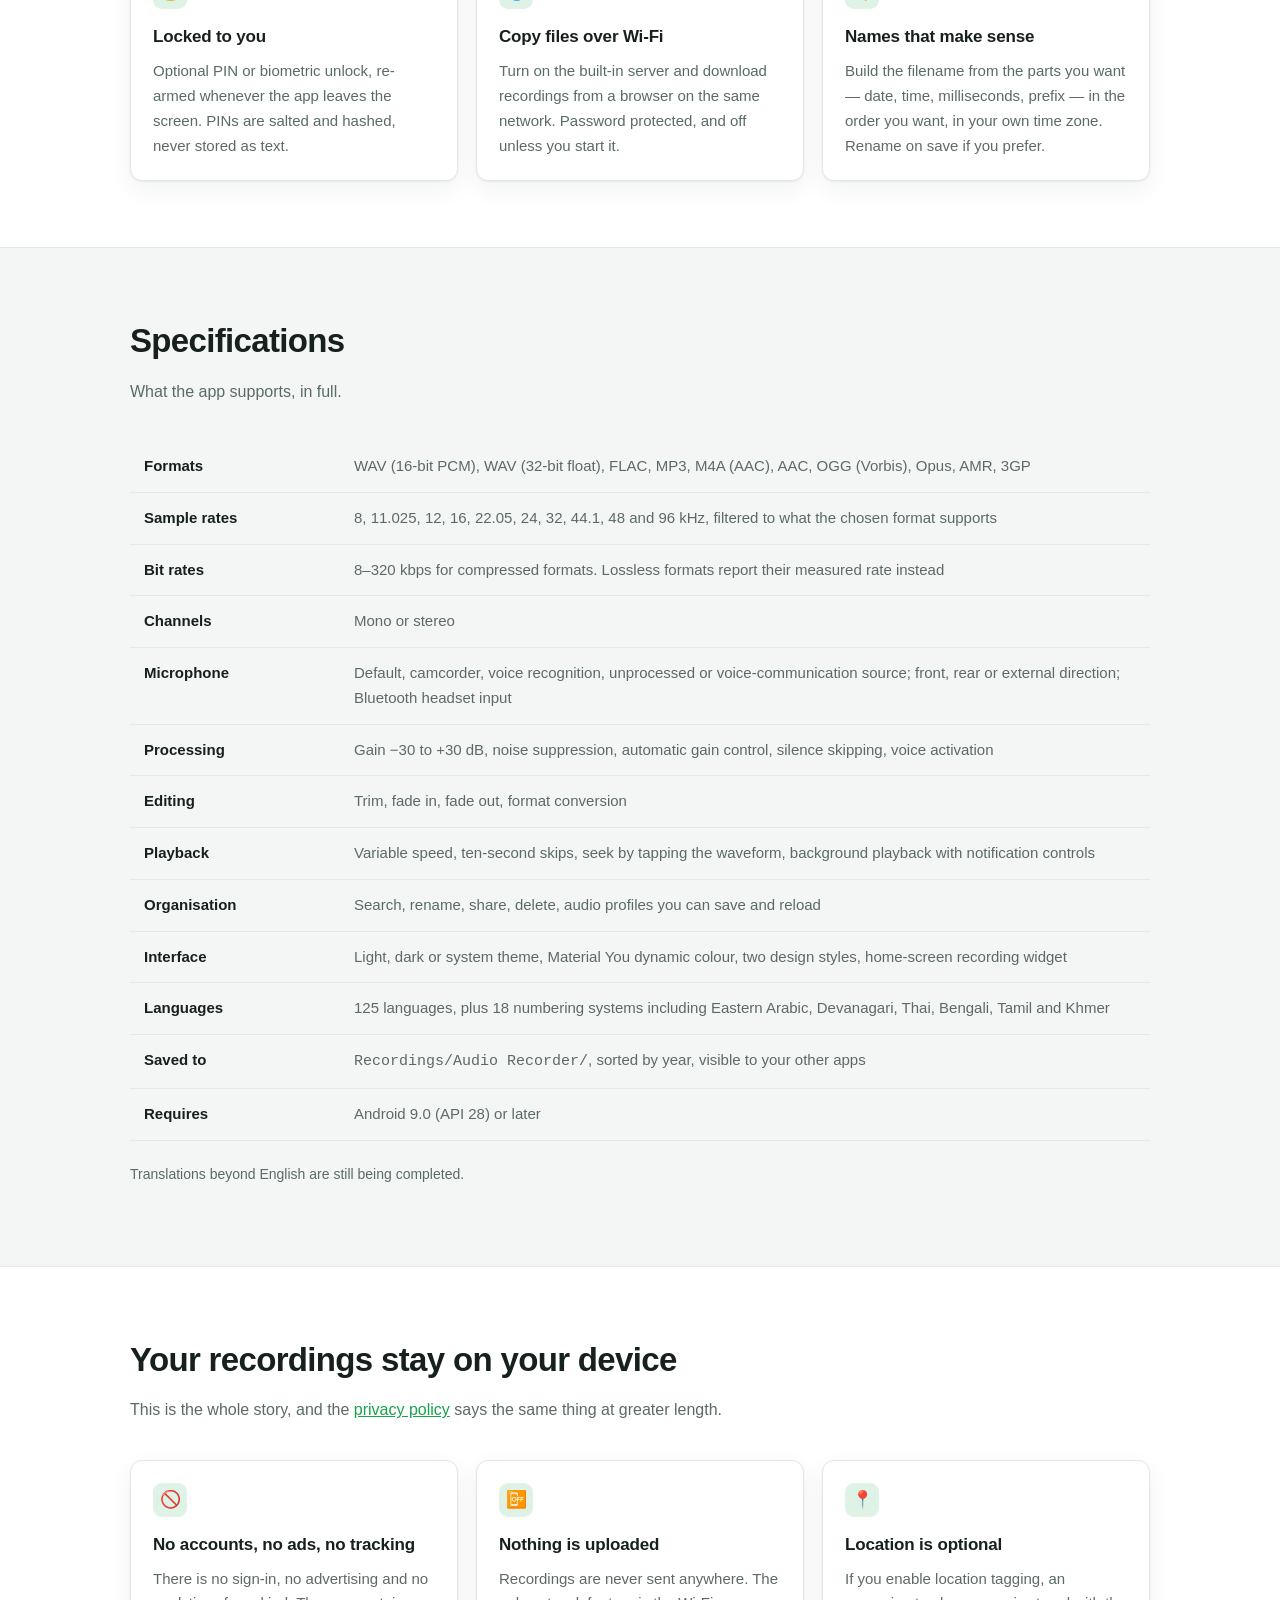
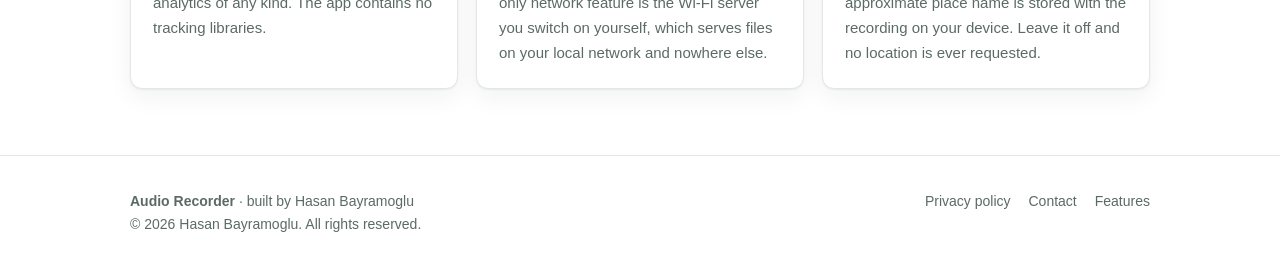
==== commit bd0553bd: "Update developer names in footer" ====
--- a/index.html
+++ b/index.html
@@ -279,7 +279,7 @@
   <div class="wrap foot-row">
     <div>
       <strong data-site="appName">Audio Recorder</strong> ·
-      built by <span data-site="developer">Hasan Bayramoglu</span><br>
+      built by <span data-site="developer">Hasan B. & Levent B.</span><br>
       © <span data-year>2026</span> <span data-site="developer">Hasan Bayramoglu</span>. All rights reserved.
     </div>
     <div class="foot-links">
--- a/site.css
+++ b/site.css
@@ -97,25 +97,19 @@
   color: var(--ink);
   text-decoration: none;
   margin-right: auto;
-  white-space: nowrap; /* keeps the header one line on narrow phones */
-}
-
+}
+
+/*
+  The brand mark is now the app's own launcher icon (icon.svg), a direct
+  transcription of the adaptive icon's vectors, so the site and the app agree.
+  It replaced a red circle with a white centre drawn here in CSS.
+*/
 .brand .dot {
   width: 26px;
   height: 26px;
   border-radius: 50%;
-  background: var(--red);
-  display: grid;
-  place-items: center;
   flex: none;
-}
-
-.brand .dot::after {
-  content: "";
-  width: 9px;
-  height: 9px;
-  border-radius: 50%;
-  background: #fff;
+  display: block;
 }
 
 nav.site a {
@@ -130,18 +124,6 @@
 @media (max-width: 700px) {
   nav.site a { margin-left: 14px; font-size: 13px; }
   nav.site a.hide-sm { display: none; }
-}
-
-@media (max-width: 460px) {
-  .brand { font-size: 15px; }
-  .brand .dot { width: 22px; height: 22px; }
-  nav.site { white-space: nowrap; }
-  nav.site a { margin-left: 12px; }
-}
-
-/* Line break that only applies once there is room for it. */
-@media (max-width: 640px) {
-  br.br-lg { display: none; }
 }
 
 .icon-btn {
@@ -196,6 +178,7 @@
   display: flex;
   gap: 12px;
   justify-content: center;
+  align-items: center;
   flex-wrap: wrap;
 }
 
@@ -227,6 +210,40 @@
 
 .btn-ghost:hover { border-color: var(--ink-soft); }
 
+/* ---------- Google Play badge ----------
+   The badge artwork may not be recoloured or redrawn, only scaled, so it keeps
+   its own black plate in both themes. Google asks for clear space around it of
+   at least a quarter of its height; the margin below provides that. */
+
+.store-badge {
+  display: inline-block;
+  line-height: 0;
+  margin: 0 4px;
+  border-radius: 8px;
+}
+
+.store-badge img {
+  display: block;
+  height: 52px;
+  width: auto;
+}
+
+.store-badge[href]:hover { opacity: 0.88; }
+
+.store-badge[href]:focus-visible {
+  outline: 2px solid var(--accent);
+  outline-offset: 3px;
+}
+
+/* No store URL configured yet: the badge stays visible but inert. */
+.store-badge.is-pending { opacity: 0.5; cursor: default; }
+
+.cta-note {
+  margin: 16px 0 0;
+  font-size: 14px;
+  color: var(--ink-soft);
+}
+
 /* ---------- waveform strip ---------- */
 
 .wave-strip {
@@ -239,9 +256,7 @@
   overflow: hidden;
 }
 
-/* Scales by its own aspect ratio. Stretching it instead would squash the ruler
-   labels into illegibility on narrow screens. */
-.wave-strip svg { display: block; width: 100%; height: auto; }
+.wave-strip svg { display: block; width: 100%; height: 132px; }
 
 /* ---------- sections ---------- */
 
@@ -321,27 +336,6 @@
 
 table.spec td { color: var(--ink-soft); }
 
-/* On phones the two-column layout would force the page to scroll sideways, so the
-   rows stack: label above value. */
-@media (max-width: 560px) {
-  table.spec,
-  table.spec tbody,
-  table.spec tr,
-  table.spec th,
-  table.spec td {
-    display: block;
-    width: 100%;
-  }
-  table.spec { min-width: 0; }
-  table.spec tr { padding: 12px 0; border-bottom: 1px solid var(--line); }
-  table.spec th {
-    border-bottom: none;
-    padding: 0 0 3px;
-    white-space: normal;
-  }
-  table.spec td { border-bottom: none; padding: 0; }
-}
-
 /* ---------- prose (privacy page) ---------- */
 
 .prose { max-width: 760px; }
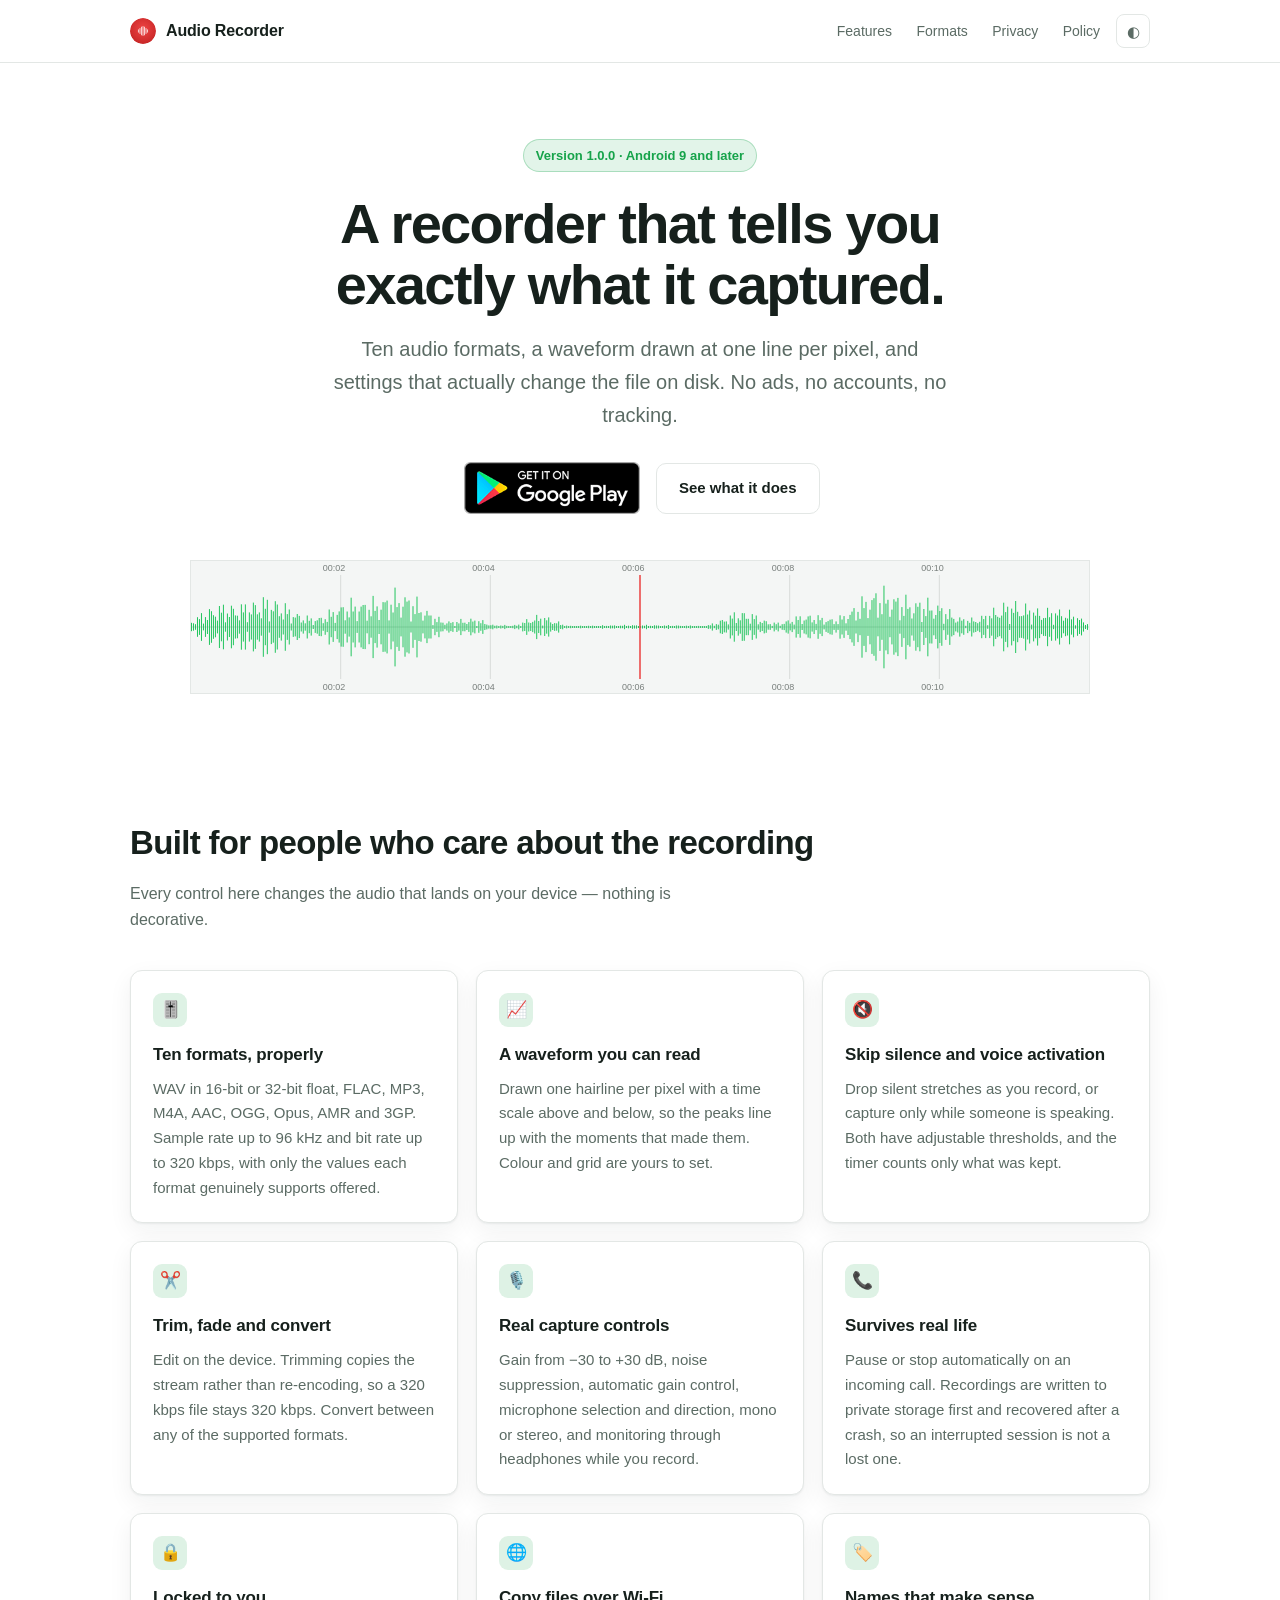
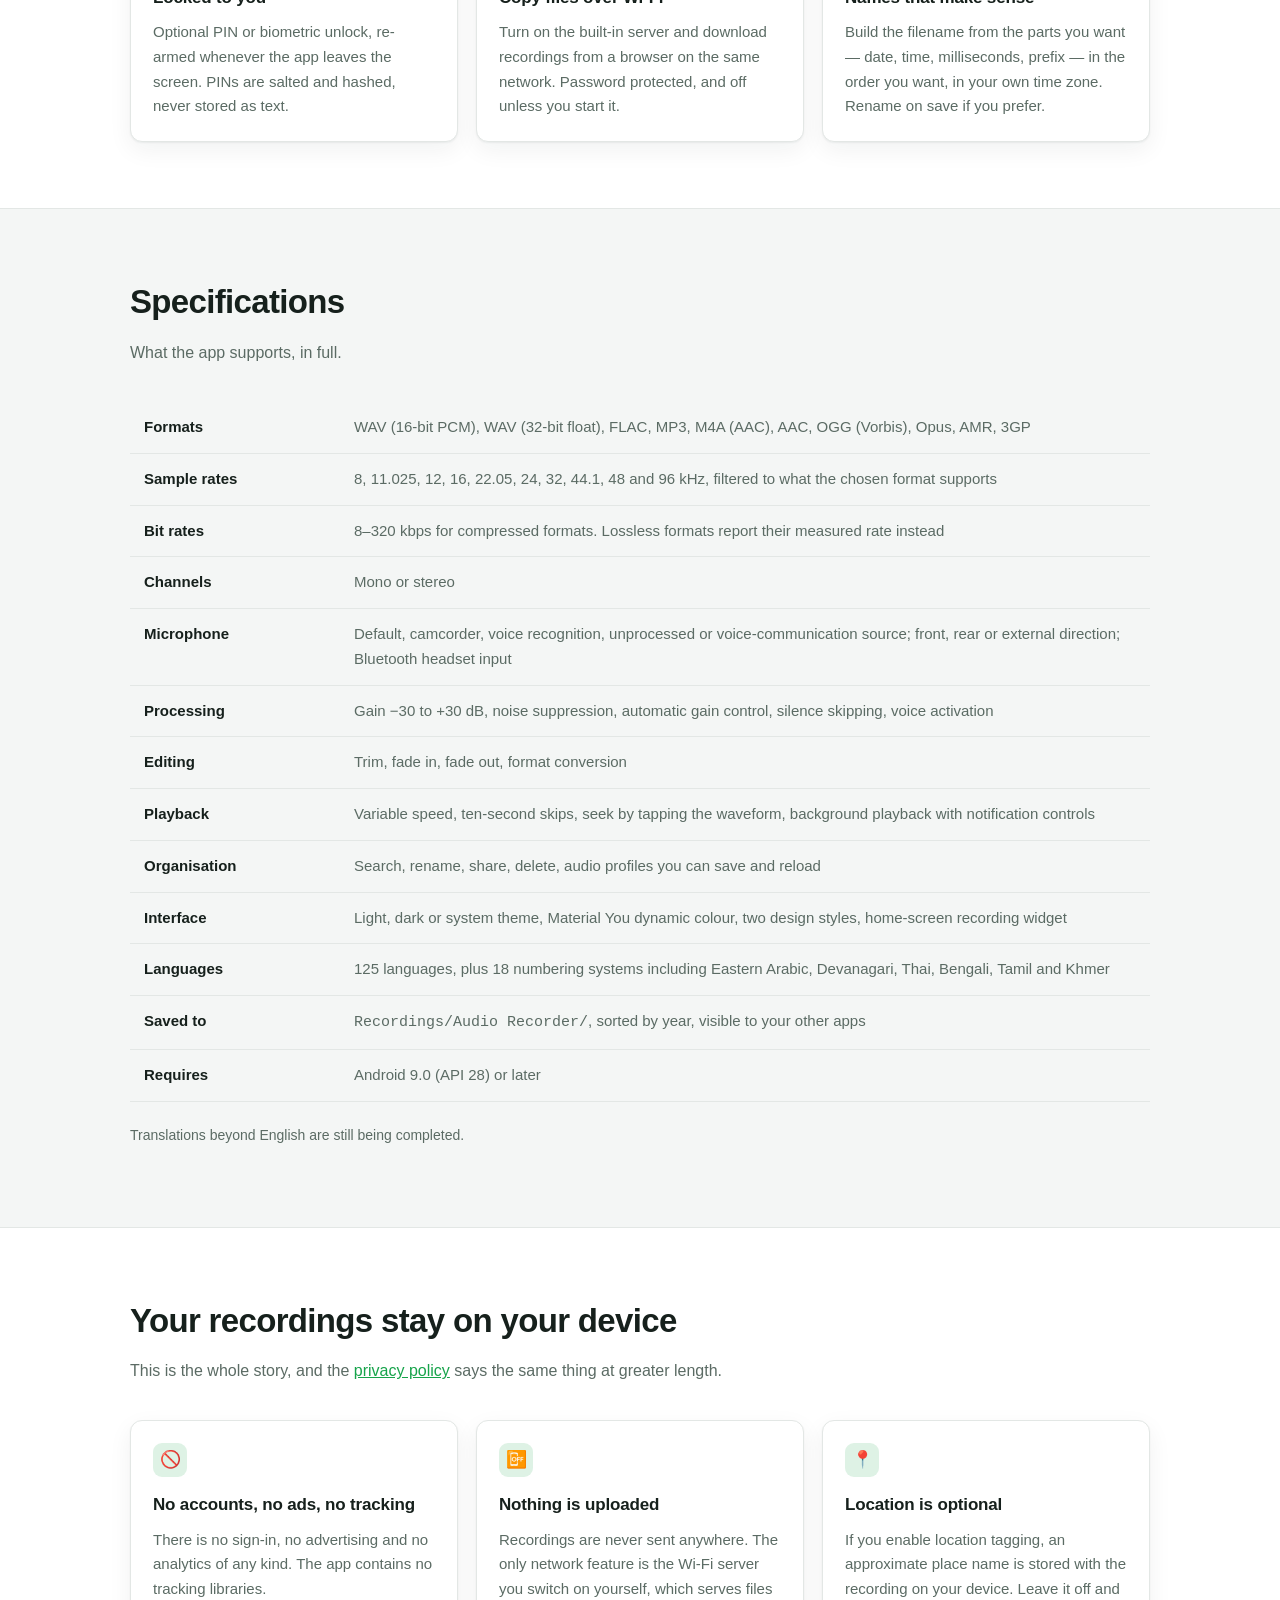
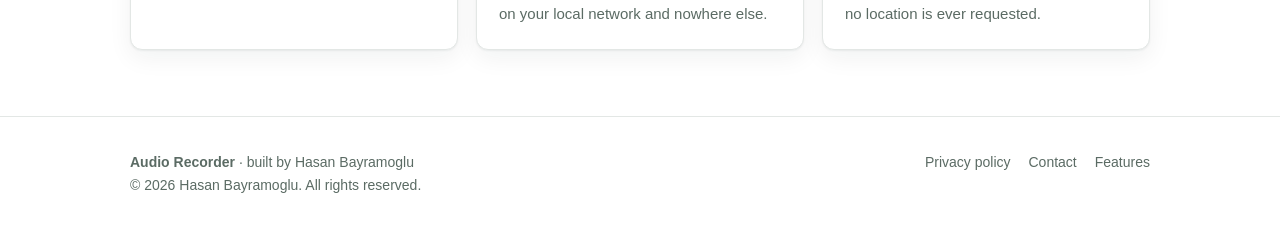
==== commit 25cc4d91: "Link the Google Play listing now that the app is published The app is live at play.google.com/store/" ====
--- a/index.html
+++ b/index.html
@@ -36,7 +36,8 @@
       actually change the file on disk. No ads, no accounts, no tracking.
     </p>
     <div class="cta-row">
-      <a class="store-badge" data-store-button data-store-badge aria-label="Get it on Google Play">
+      <a class="store-badge" data-store-button data-store-badge
+         href="https://play.google.com/store/apps/details?id=com.eurotec.audiorecorder" aria-label="Get it on Google Play">
         <img src="get-it-on-google-play.png" width="270" height="80"
              alt="Get it on Google Play">
       </a>
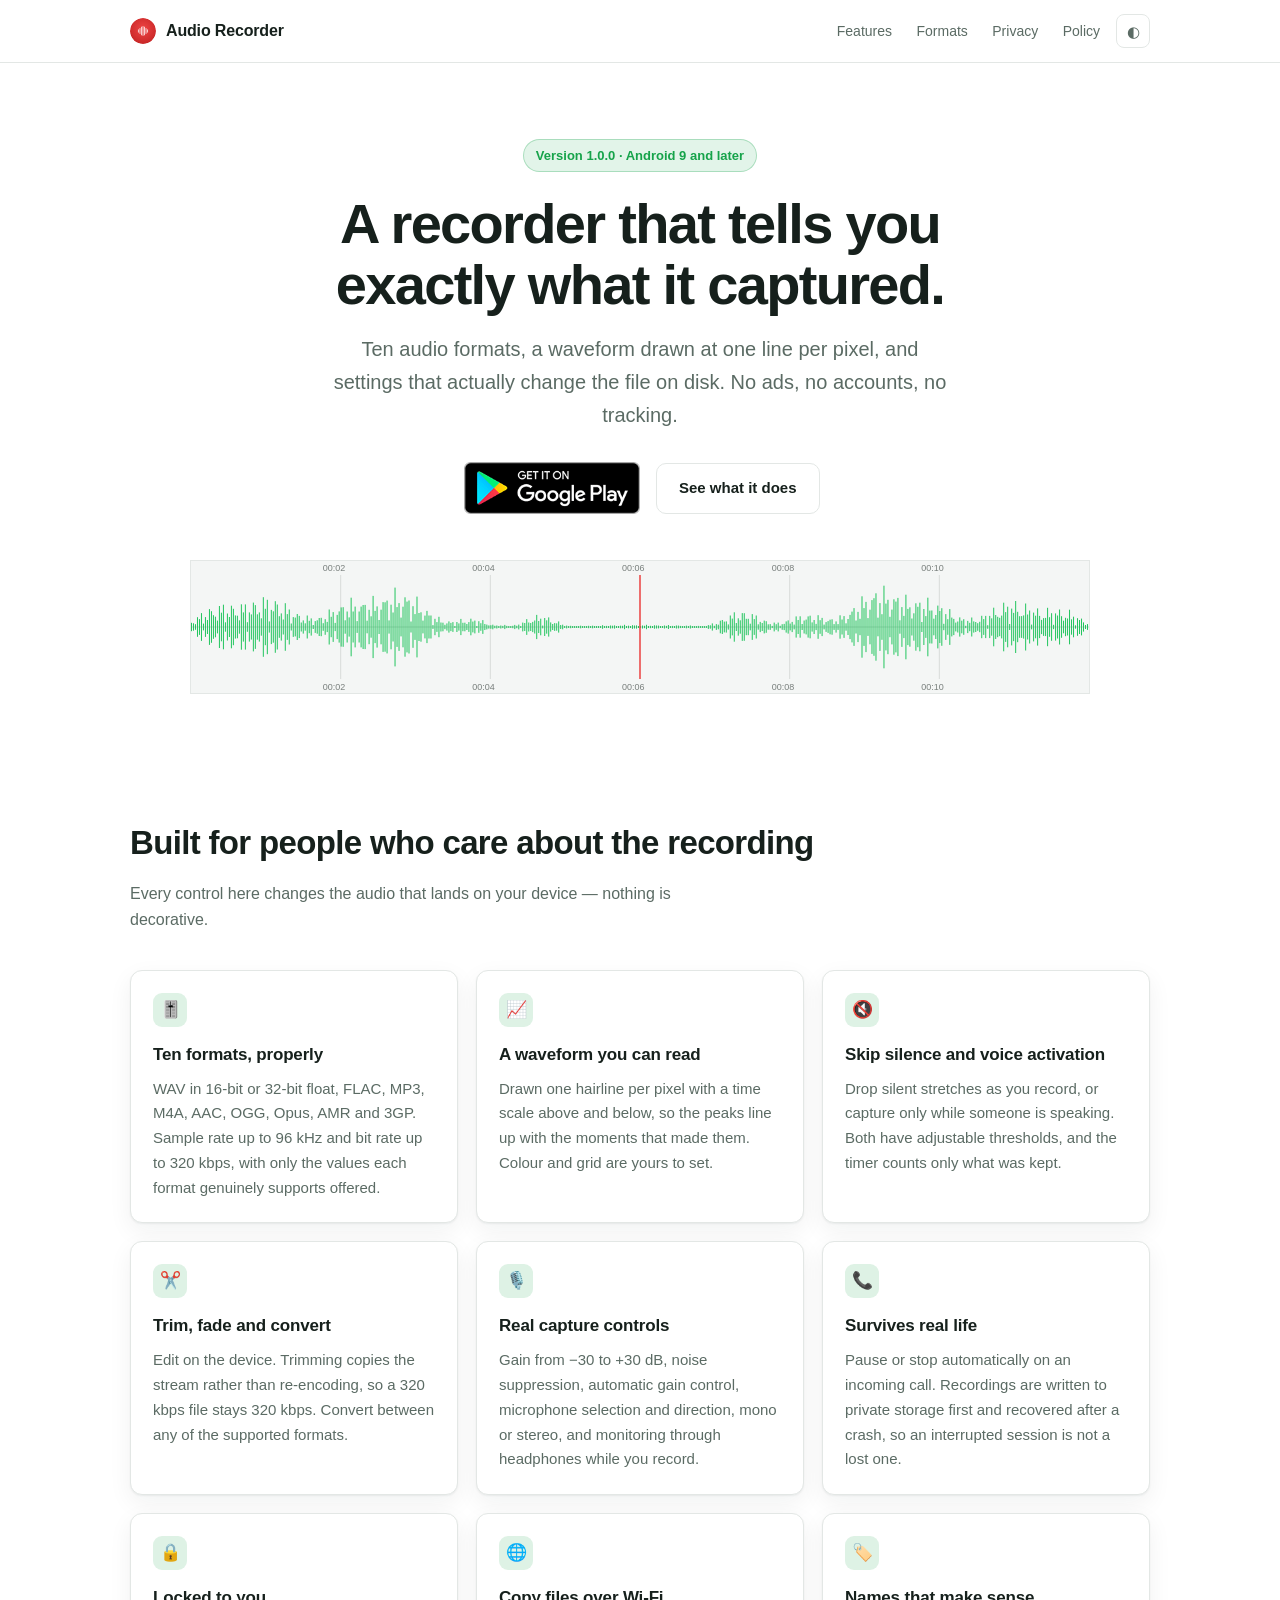
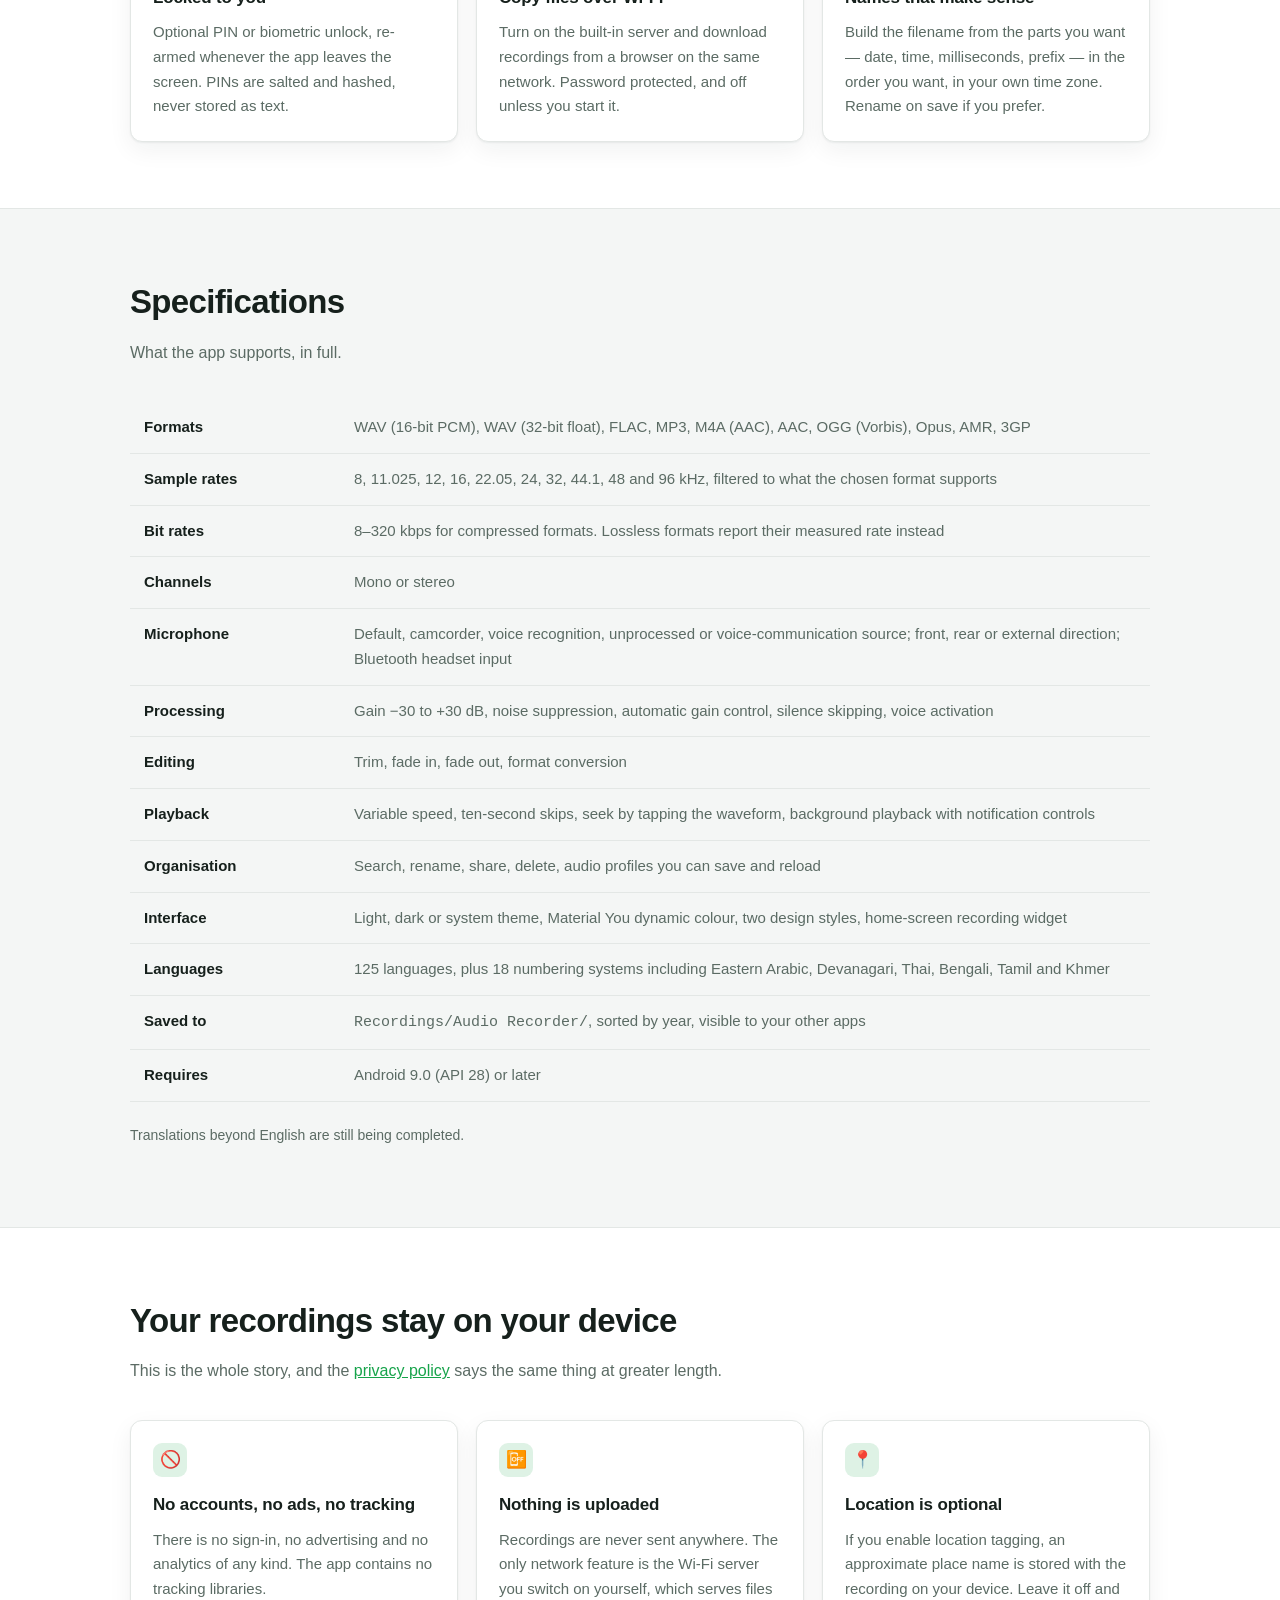
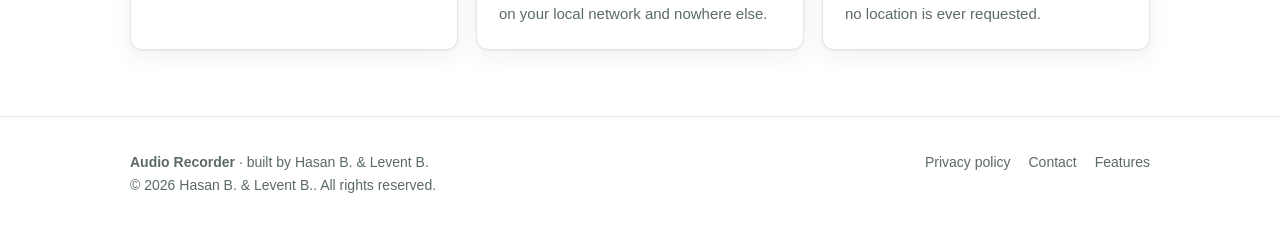
==== commit 284c1674: "Credit Hasan B. & Levent B. as developers; remove the MIT license The footer had been edited to the " ====
--- a/index.html
+++ b/index.html
@@ -280,8 +280,8 @@
   <div class="wrap foot-row">
     <div>
       <strong data-site="appName">Audio Recorder</strong> ·
-      built by <span data-site="developer">Hasan B. & Levent B.</span><br>
-      © <span data-year>2026</span> <span data-site="developer">Hasan Bayramoglu</span>. All rights reserved.
+      built by <span data-site="developer">Hasan B. &amp; Levent B.</span><br>
+      © <span data-year>2026</span> <span data-site="developer">Hasan B. &amp; Levent B.</span>. All rights reserved.
     </div>
     <div class="foot-links">
       <a href="privacy.html">Privacy policy</a>
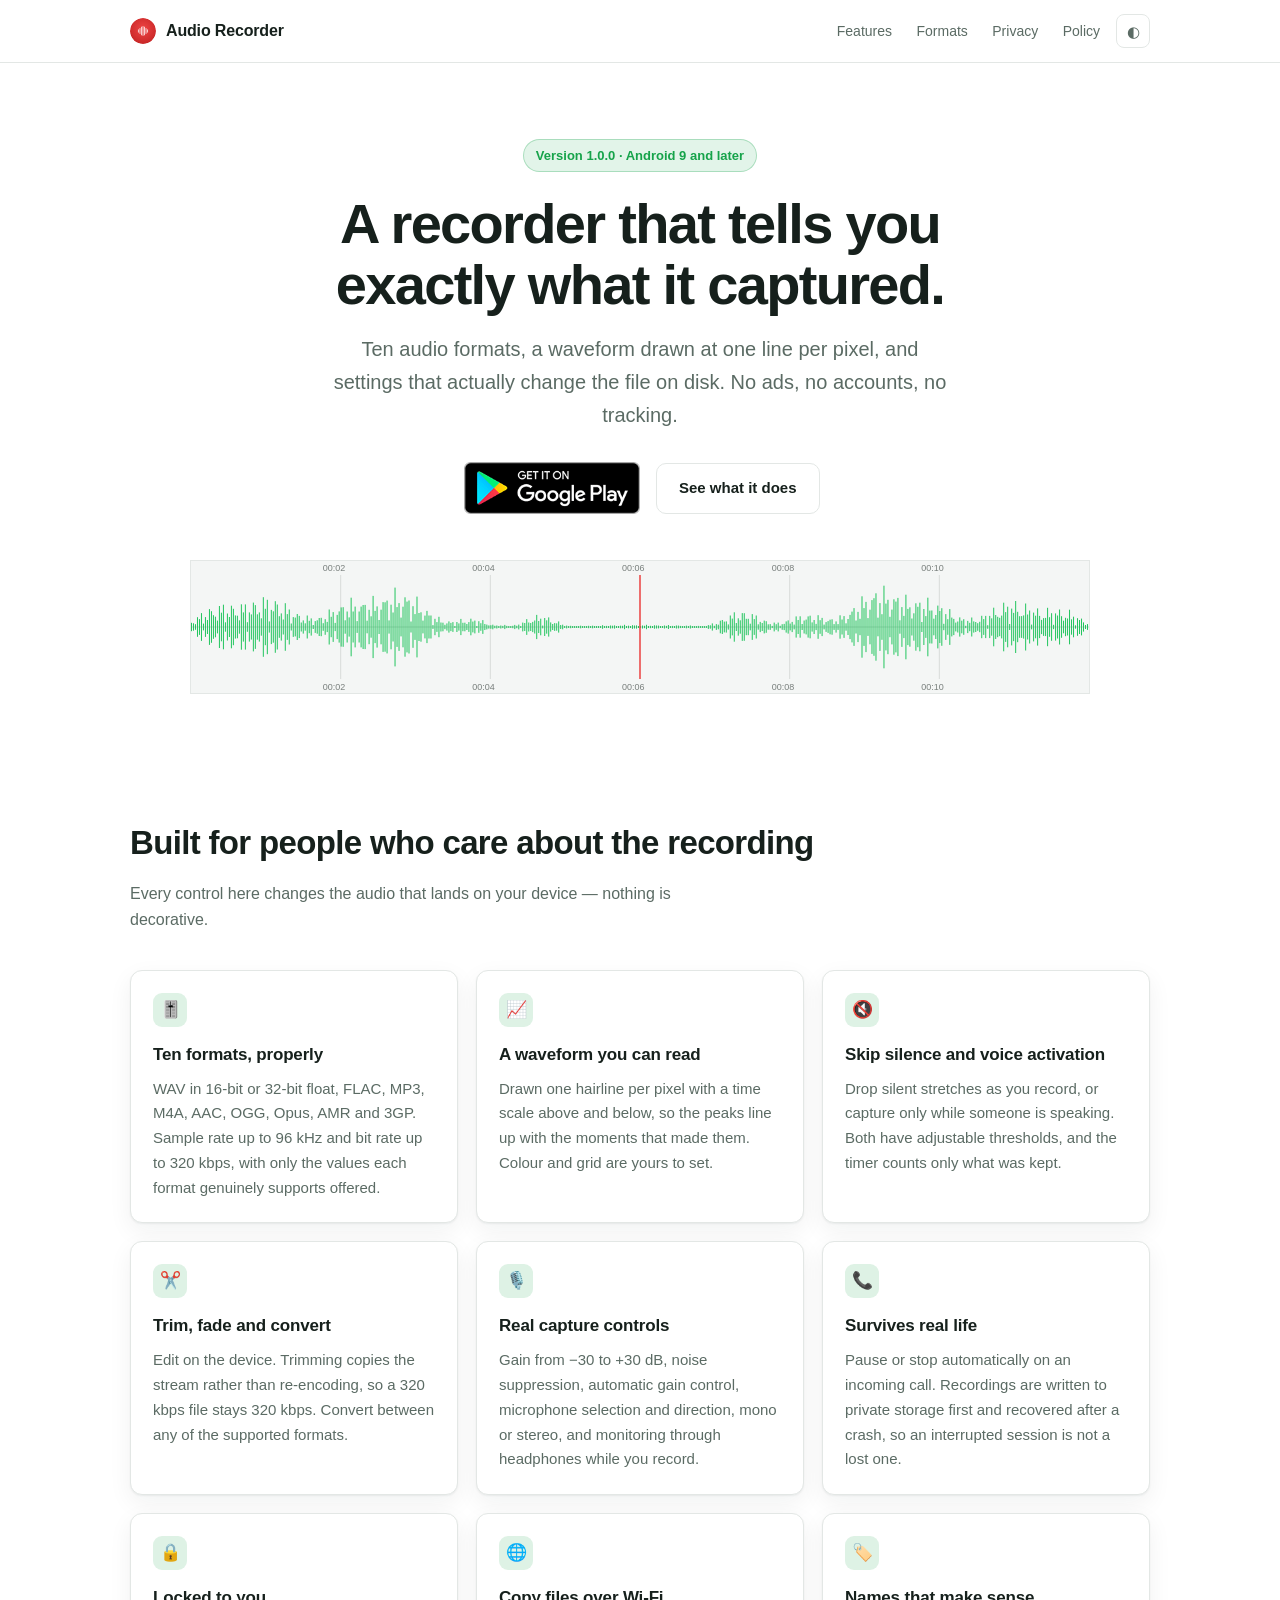
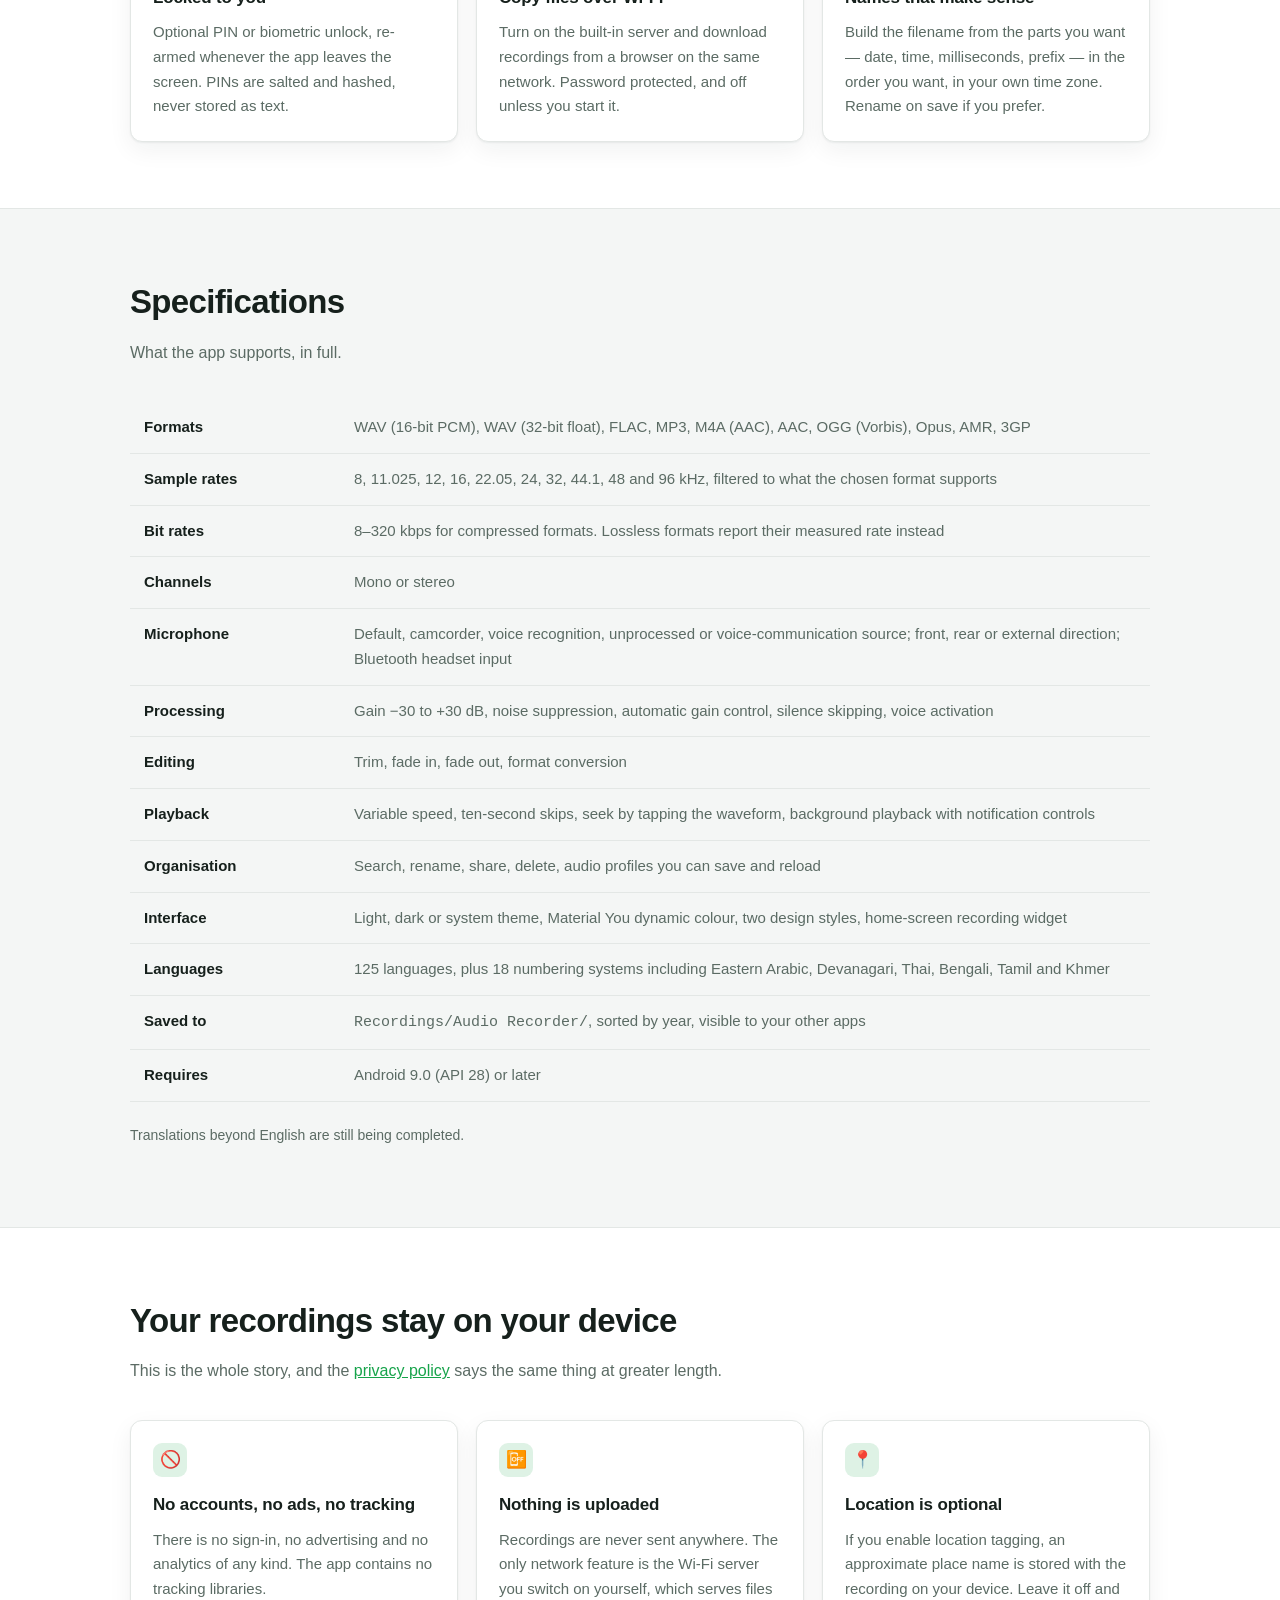
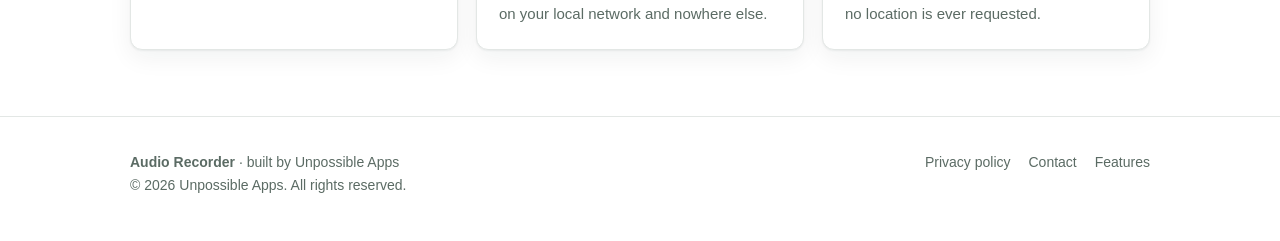
==== commit a4ac52ab: "Credit Unpossible Apps as the developer Co-Authored-By: Claude Opus 5.5 <noreply@anthropic.com>" ====
--- a/index.html
+++ b/index.html
@@ -280,8 +280,8 @@
   <div class="wrap foot-row">
     <div>
       <strong data-site="appName">Audio Recorder</strong> ·
-      built by <span data-site="developer">Hasan B. &amp; Levent B.</span><br>
-      © <span data-year>2026</span> <span data-site="developer">Hasan B. &amp; Levent B.</span>. All rights reserved.
+      built by <span data-site="developer">Unpossible Apps</span><br>
+      © <span data-year>2026</span> <span data-site="developer">Unpossible Apps</span>. All rights reserved.
     </div>
     <div class="foot-links">
       <a href="privacy.html">Privacy policy</a>
